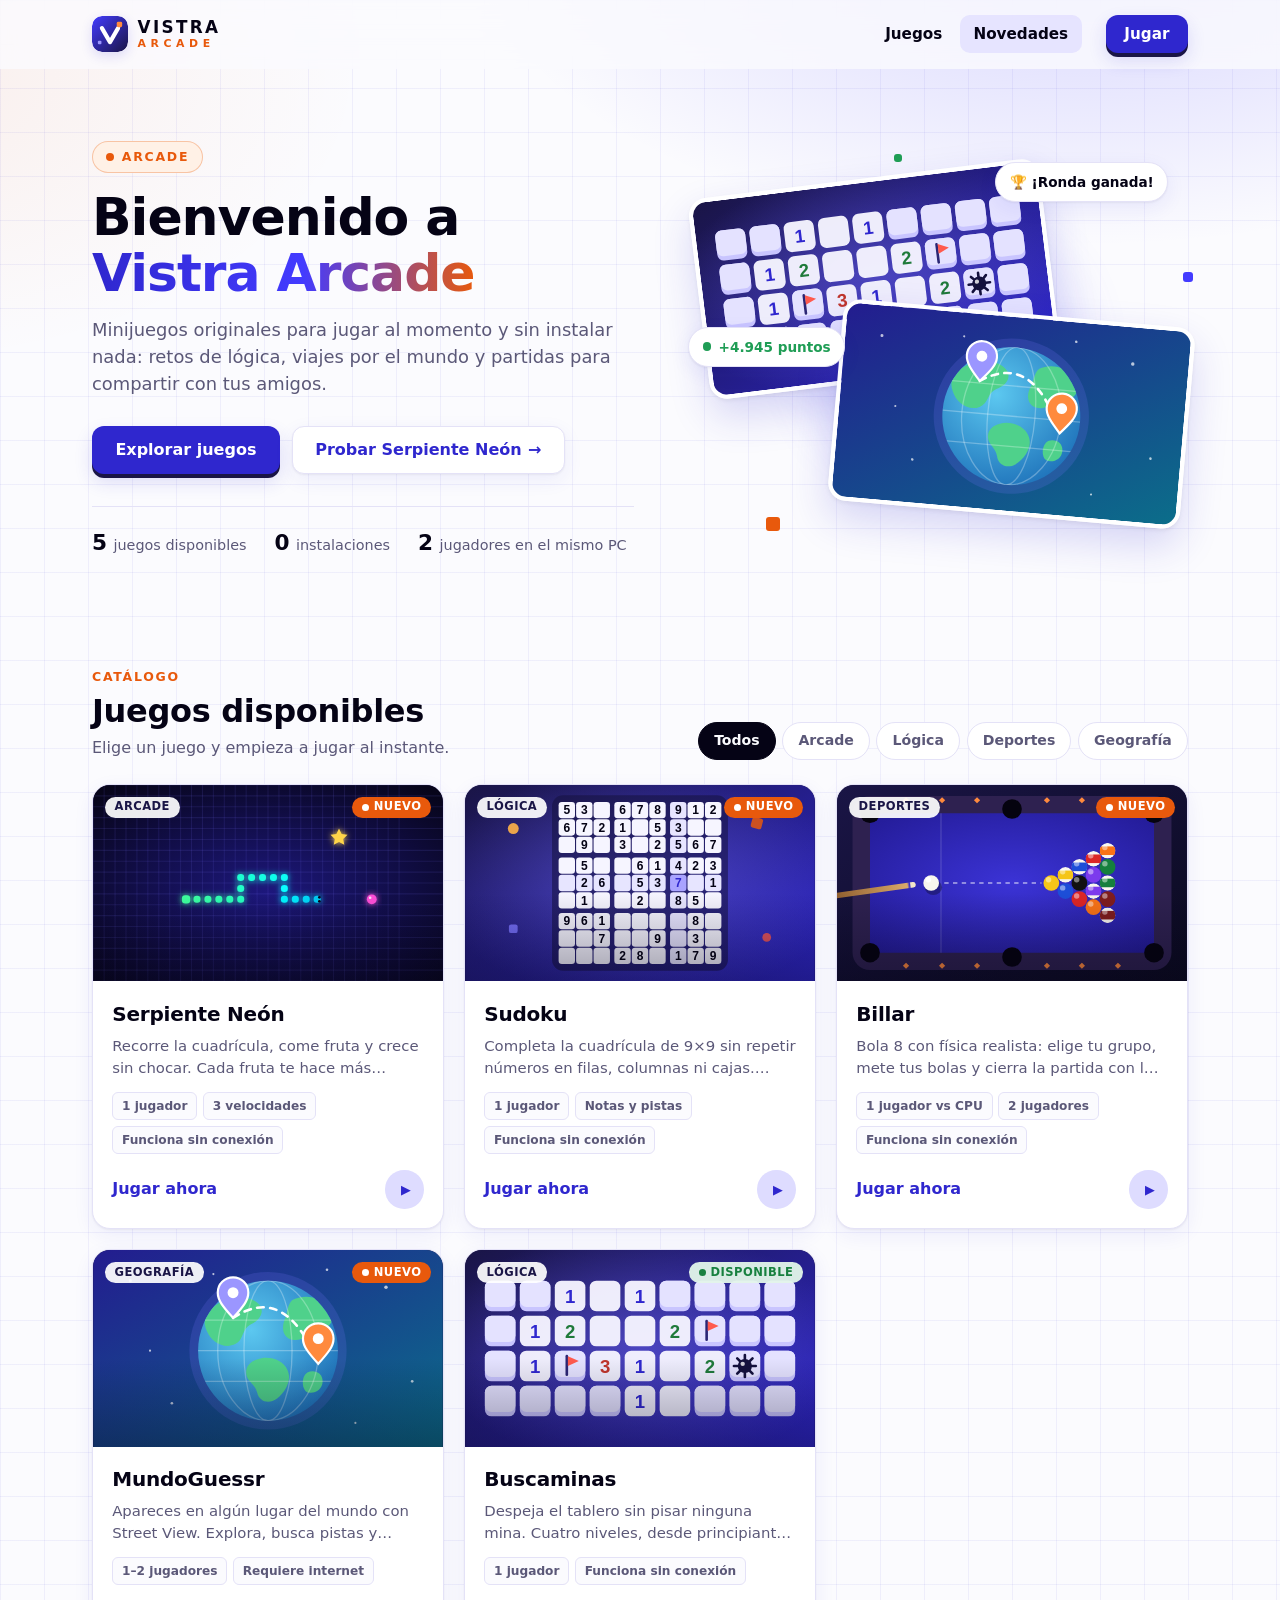
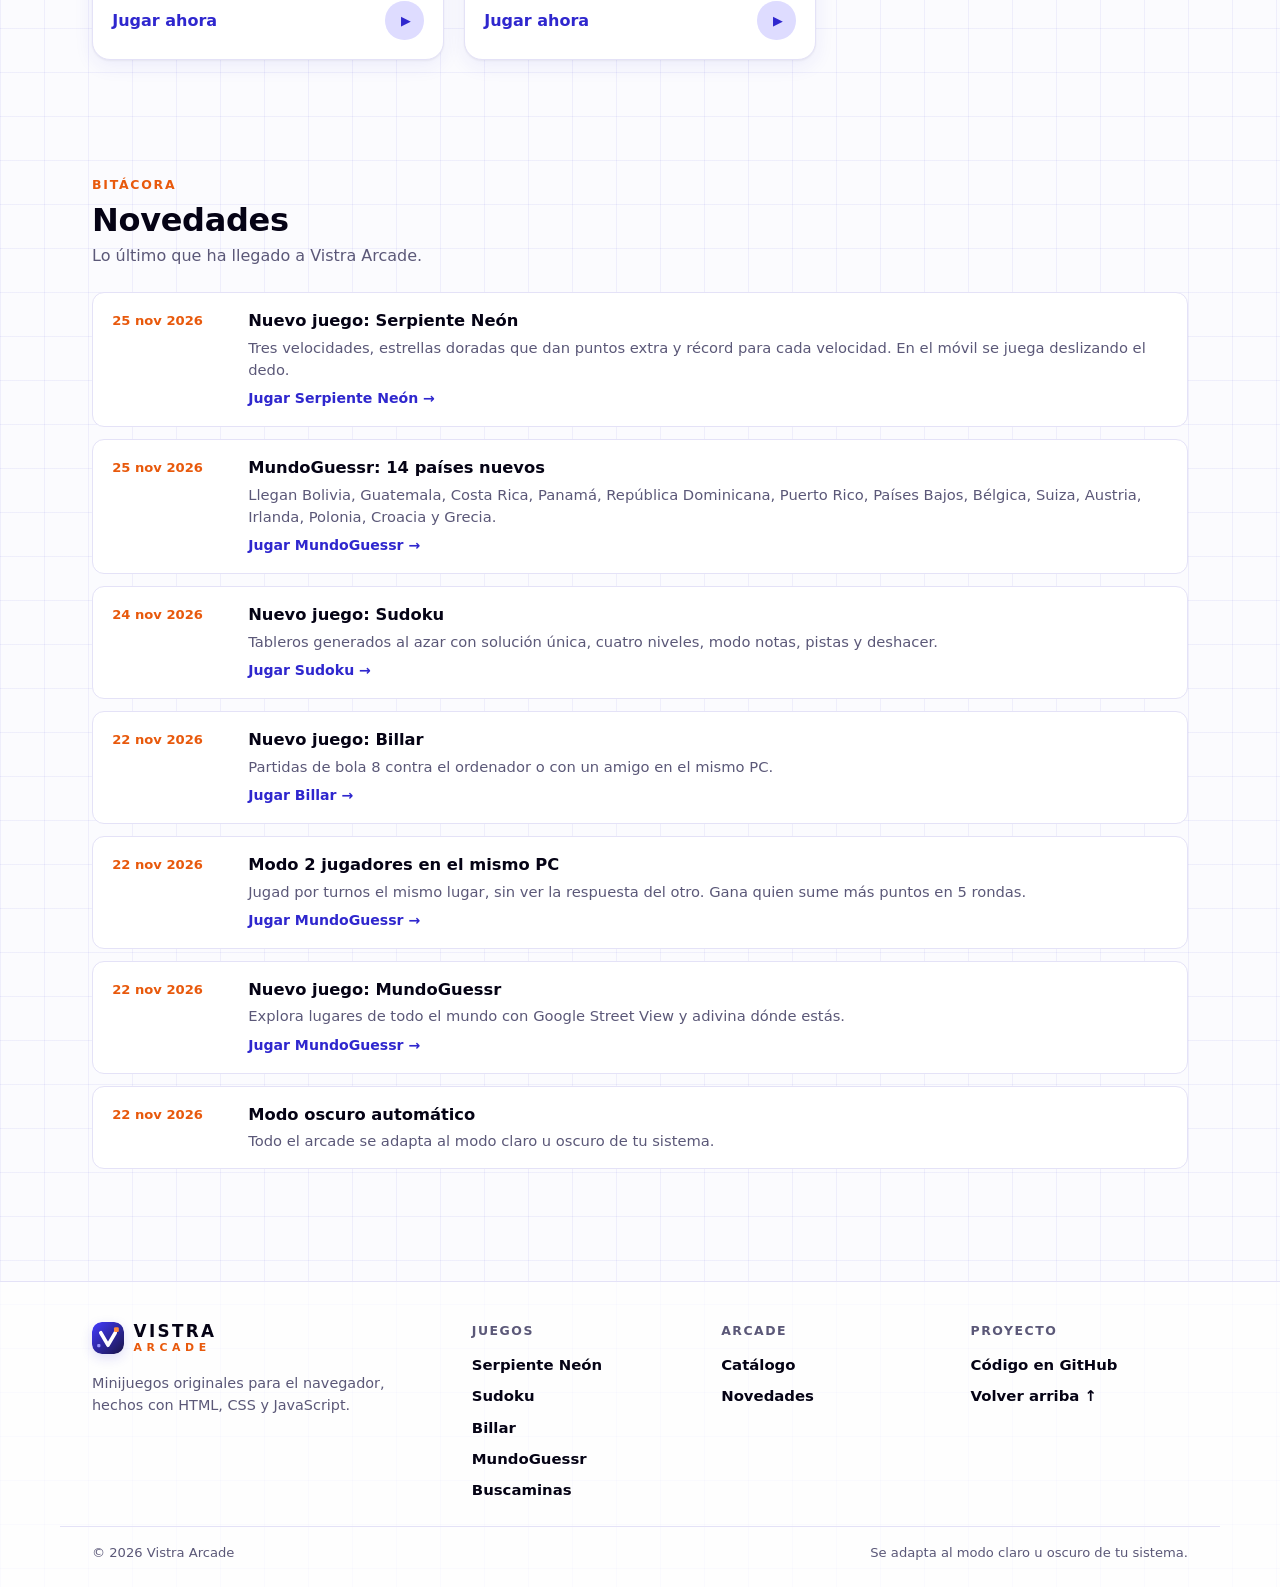
==== index.html @ e00bb443 "Serpiente Neón y modo escondido como página aparte (Esc o toque largo en el logo) Co-Authored-By: Cl" ====
<!DOCTYPE html>
<html lang="es">
<head>
  <meta charset="UTF-8">
  <meta name="viewport" content="width=device-width, initial-scale=1.0">
  <meta name="color-scheme" content="light dark">
  <meta name="description" content="Vistra Arcade: minijuegos originales para jugar en el navegador, sin instalar nada.">
  <title>Vistra Arcade · Minijuegos en tu navegador</title>
  <link rel="icon" href="img/logo.svg" type="image/svg+xml">
  <link rel="stylesheet" href="css/style.css">
  <link rel="stylesheet" href="css/home.css">
</head>
<body class="home arcade-bg" id="top">
  <a class="skip-link" href="#juegos">Saltar al catálogo</a>

  <!-- 1. Navegación principal -->
  <header class="site-nav">
    <div class="container nav-inner">
      <a class="brand" id="nav-brand" href="index.html" aria-label="Vistra Arcade, inicio">
        <img class="brand-logo" src="img/logo.svg" alt="" width="36" height="36">
        <span class="brand-text"><strong>VISTRA</strong><span>ARCADE</span></span>
      </a>
      <nav aria-label="Principal">
        <ul class="nav-links">
          <li><a href="#juegos">Juegos</a></li>
          <li><a href="#novedades">Novedades</a></li>
        </ul>
      </nav>
      <a class="btn btn-primary nav-cta" href="#juegos">Jugar</a>
    </div>
  </header>

  <main>
    <!-- 2. Bienvenida -->
    <section class="hero container" aria-labelledby="hero-title">
      <div class="hero-copy reveal">
        <p class="eyebrow"><span class="pulse" aria-hidden="true"></span> Arcade</p>
        <h1 id="hero-title">Bienvenido a <span>Vistra Arcade</span></h1>
        <p class="lead">
          Minijuegos originales para jugar al momento y sin instalar nada: retos de lógica,
          viajes por el mundo y partidas para compartir con tus amigos.
        </p>
        <div class="hero-actions">
          <a class="btn btn-primary btn-lg" href="#juegos">Explorar juegos</a>
          <a id="hero-featured" class="btn btn-ghost btn-lg" href="games/mundoguessr/index.html">Probar MundoGuessr <span aria-hidden="true">→</span></a>
        </div>
        <ul class="hero-stats">
          <li><strong id="stat-games">2</strong><span>juegos disponibles</span></li>
          <li><strong>0</strong><span>instalaciones</span></li>
          <li><strong>2</strong><span>jugadores en el mismo PC</span></li>
        </ul>
      </div>

      <div class="hero-visual reveal" aria-hidden="true">
        <div class="hv-glow"></div>
        <div class="hv-card hv-back"><img src="img/juegos/buscaminas.svg" alt="" width="320" height="180"></div>
        <div class="hv-card hv-front"><img src="img/juegos/mundoguessr.svg" alt="" width="320" height="180"></div>
        <div class="hv-chip hv-score"><span class="hv-dot"></span>+4.945 puntos</div>
        <div class="hv-chip hv-win">🏆 ¡Ronda ganada!</div>
        <span class="hv-pixel p1"></span><span class="hv-pixel p2"></span><span class="hv-pixel p3"></span>
      </div>
    </section>

    <!-- 3. Catálogo -->
    <section id="juegos" class="section container" aria-labelledby="juegos-title">
      <div class="section-head reveal">
        <div>
          <p class="eyebrow">Catálogo</p>
          <h2 id="juegos-title">Juegos disponibles</h2>
          <p class="section-lead">Elige un juego y empieza a jugar al instante.</p>
        </div>
        <div id="filters" class="filters" role="group" aria-label="Filtrar por categoría"></div>
      </div>
      <div id="game-grid" class="game-grid">
        <noscript>
          <p class="noscript">
            Activa JavaScript para ver el catálogo completo. Mientras tanto:
            <a href="games/mundoguessr/index.html">MundoGuessr</a> ·
            <a href="games/buscaminas/index.html">Buscaminas</a> ·
            <a href="games/sudoku/index.html">Sudoku</a> ·
            <a href="games/serpiente/index.html">Serpiente Neón</a>
          </p>
        </noscript>
      </div>
    </section>

    <!-- 4. Novedades -->
    <section id="novedades" class="section container" aria-labelledby="novedades-title">
      <div class="section-head reveal">
        <div>
          <p class="eyebrow">Bitácora</p>
          <h2 id="novedades-title">Novedades</h2>
          <p class="section-lead">Lo último que ha llegado a Vistra Arcade.</p>
        </div>
      </div>
      <ol id="news-list" class="news-list"></ol>
    </section>
  </main>

  <!-- 5. Pie de página -->
  <footer class="site-footer">
    <div class="container footer-grid">
      <div class="footer-brand">
        <a class="brand" href="index.html" aria-label="Vistra Arcade, inicio">
          <img class="brand-logo" src="img/logo.svg" alt="" width="32" height="32">
          <span class="brand-text"><strong>VISTRA</strong><span>ARCADE</span></span>
        </a>
        <p>Minijuegos originales para el navegador, hechos con HTML, CSS y JavaScript.</p>
      </div>
      <nav class="footer-col" aria-label="Juegos">
        <h2>Juegos</h2>
        <ul id="footer-games"></ul>
      </nav>
      <nav class="footer-col" aria-label="Arcade">
        <h2>Arcade</h2>
        <ul>
          <li><a href="#juegos">Catálogo</a></li>
          <li><a href="#novedades">Novedades</a></li>
        </ul>
      </nav>
      <nav class="footer-col" aria-label="Proyecto">
        <h2>Proyecto</h2>
        <ul>
          <li><a href="https://github.com/maivichelsea/vistra-arcade" target="_blank" rel="noopener">Código en GitHub</a></li>
          <li><a href="#top" id="back-to-top">Volver arriba ↑</a></li>
        </ul>
      </nav>
    </div>
    <div class="container footer-bottom">
      <span>© <span id="year">2026</span> Vistra Arcade</span>
      <span>Se adapta al modo claro u oscuro de tu sistema.</span>
    </div>
  </footer>

  <script src="js/catalogo.js"></script>
  <script src="js/home.js"></script>
</body>
</html>
---- css/style.css ----
/*
  Estilos compartidos por la portada y los juegos.
  Paleta: realtimecolors.com/?colors=050315-fbfbfe-2f27ce-dedcff-433bff
  El modo claro u oscuro sigue la preferencia del sistema (prefers-color-scheme).
*/
:root {
  color-scheme: light dark;

  /* Paleta base (modo claro) */
  --text: #050315;
  --background: #fbfbfe;
  --primary: #2f27ce;
  --secondary: #dedcff;
  --accent: #433bff;

  /* Tokens derivados */
  --primary-text: #2f27ce;     /* primario usado como color de texto */
  --accent-text: #433bff;
  --on-primary: #ffffff;
  --panel: #ffffff;
  --border: #e4e2f7;
  --muted: #5b5878;
  --danger: #c0362c;
  --shadow: rgba(47, 39, 206, .15);
}

@media (prefers-color-scheme: dark) {
  :root {
    /* Paleta base (modo oscuro de la misma paleta) */
    --text: #ebe9fc;
    --background: #010104;
    --primary: #3a31d8;
    --secondary: #020024;
    --accent: #0600c2;

    /* En fondo oscuro, los textos en color usan tonos más claros para que se lean bien. */
    --primary-text: #9b96ff;
    --accent-text: #7b74ff;
    --on-primary: #ffffff;
    --panel: #0b0a1f;
    --border: #25224d;
    --muted: #a6a3c8;
    --danger: #ff7b72;
    --shadow: rgba(0, 0, 0, .5);
  }
}

* { box-sizing: border-box; margin: 0; padding: 0; }

body {
  background: var(--background);
  color: var(--text);
  /* Fuentes del sistema: no depende de internet. Usa Inter si está instalada. */
  font-family: "Inter", "Segoe UI Variable Text", "Segoe UI", system-ui, -apple-system, Roboto, "Helvetica Neue", sans-serif;
  min-height: 100vh;
  display: flex;
  flex-direction: column;
}

code { color: var(--primary-text); font-weight: 600; }


/* =========================================================
   Identidad arcade compartida (portada y juegos)
   ========================================================= */
:root {
  --arcade: #e8590c;          /* acento de "botón de recreativa" */
  --arcade-soft: #fff1e6;
  --success: #1f9d55;
  --success-soft: #e3f6ea;
  --radius: 18px;
  --radius-sm: 12px;
  --container: 1160px;
  --btn-depth: #1a1546;       /* sombra sólida bajo los botones principales */
  --grid-line: rgba(47, 39, 206, .06);
  --glow: rgba(67, 59, 255, .22);
  --card-shadow: 0 1px 2px rgba(5, 3, 21, .05), 0 6px 20px rgba(47, 39, 206, .07);
  --card-shadow-hover: 0 2px 4px rgba(5, 3, 21, .06), 0 18px 40px rgba(47, 39, 206, .18);
  --ease: cubic-bezier(.2, .8, .2, 1);
}

@media (prefers-color-scheme: dark) {
  :root {
    --arcade: #ffa94d;
    --arcade-soft: rgba(255, 169, 77, .12);
    --success: #4fd18b;
    --success-soft: rgba(79, 209, 139, .12);
    --btn-depth: #000000;
    --grid-line: rgba(155, 150, 255, .05);
    --glow: rgba(58, 49, 216, .35);
    --card-shadow: 0 1px 2px rgba(0, 0, 0, .4), 0 8px 24px rgba(0, 0, 0, .35);
    --card-shadow-hover: 0 2px 6px rgba(0, 0, 0, .5), 0 20px 44px rgba(58, 49, 216, .28);
  }
}

/* Fondo con cuadrícula y brillos */
.arcade-bg {
  background:
    radial-gradient(900px 480px at 85% -10%, var(--glow), transparent 70%),
    radial-gradient(700px 420px at -10% 8%, rgba(232, 89, 12, .08), transparent 70%),
    linear-gradient(var(--grid-line) 1px, transparent 1px) 0 0 / 44px 44px,
    linear-gradient(90deg, var(--grid-line) 1px, transparent 1px) 0 0 / 44px 44px,
    var(--background);
  background-attachment: fixed, fixed, scroll, scroll, scroll;
}

.container {
  width: 100%;
  max-width: var(--container);
  margin: 0 auto;
  padding-inline: clamp(1rem, 4vw, 2rem);
}

:focus-visible { outline: 3px solid var(--accent-text); outline-offset: 3px; border-radius: 8px; }

.skip-link {
  position: absolute;
  left: 1rem;
  top: -3rem;
  z-index: 100;
  padding: .5rem 1rem;
  border-radius: 8px;
  background: var(--primary);
  color: var(--on-primary);
  font-weight: 700;
  text-decoration: none;
  transition: top .2s;
}
.skip-link:focus { top: .75rem; }

/* ---------- Botones ---------- */
/* .btn es el botón principal; .btn-ghost (o .btn.ghost) el secundario. */
.btn {
  display: inline-flex;
  align-items: center;
  justify-content: center;
  gap: .4rem;
  font: inherit;
  font-weight: 700;
  font-size: .95rem;
  line-height: 1.1;
  padding: .7rem 1.15rem;
  border-radius: 12px;
  border: 1px solid transparent;
  background: var(--primary);
  color: var(--on-primary);
  box-shadow: 0 4px 0 var(--btn-depth), 0 8px 18px var(--shadow);
  text-decoration: none;
  text-align: center;
  cursor: pointer;
  transition: transform .2s var(--ease), box-shadow .2s var(--ease), background-color .2s, border-color .2s, color .2s;
}
.btn:hover:not(:disabled) { background: var(--accent); transform: translateY(-2px); box-shadow: 0 6px 0 var(--btn-depth), 0 12px 24px var(--shadow); }
.btn:active:not(:disabled) { transform: translateY(2px); box-shadow: 0 2px 0 var(--btn-depth), 0 4px 10px var(--shadow); }
.btn:disabled { opacity: .5; cursor: not-allowed; box-shadow: none; }
.btn-primary { color: var(--on-primary); }
.btn-ghost, .btn.ghost {
  background: var(--panel);
  color: var(--primary-text);
  border-color: var(--border);
  box-shadow: var(--card-shadow);
}
.btn-ghost:hover:not(:disabled), .btn.ghost:hover:not(:disabled) {
  background: var(--panel);
  border-color: var(--accent-text);
  box-shadow: var(--card-shadow-hover);
}
.btn-ghost:active:not(:disabled), .btn.ghost:active:not(:disabled) { box-shadow: var(--card-shadow); }
.btn-lg, .btn.big { padding: .9rem 1.4rem; font-size: 1rem; }
.btn-sm { padding: .5rem .85rem; font-size: .88rem; border-radius: 10px; }

/* ---------- Barra de navegación ---------- */
.site-nav {
  position: sticky;
  top: 0;
  z-index: 50;
  background: color-mix(in srgb, var(--background) 82%, transparent);
  backdrop-filter: saturate(160%) blur(12px);
  -webkit-backdrop-filter: saturate(160%) blur(12px);
  border-bottom: 1px solid transparent;
  transition: border-color .2s, box-shadow .2s;
}
.site-nav.scrolled { border-bottom-color: var(--border); box-shadow: 0 6px 20px rgba(5, 3, 21, .06); }
.nav-inner { display: flex; align-items: center; gap: 1.5rem; height: 68px; }

.brand { display: inline-flex; align-items: center; gap: .6rem; color: inherit; text-decoration: none; }
.brand-logo { display: block; border-radius: 10px; box-shadow: 0 4px 12px var(--shadow); }
.brand-text { display: flex; flex-direction: column; line-height: 1; }
.brand-text strong { font-size: 1.05rem; font-weight: 900; letter-spacing: .14em; color: var(--text); }
.brand-text span { font-size: .68rem; font-weight: 800; letter-spacing: .42em; color: var(--arcade); margin-top: .2rem; }

.site-nav nav { margin-left: auto; }
.nav-links { display: flex; gap: .25rem; list-style: none; }
.nav-links a {
  display: block;
  padding: .5rem .85rem;
  border-radius: 10px;
  font-weight: 600;
  font-size: .95rem;
  color: var(--muted);
  text-decoration: none;
  transition: color .2s, background-color .2s;
}
.nav-links a:hover { color: var(--text); background: var(--secondary); }
.nav-links a.active { color: var(--primary-text); background: color-mix(in srgb, var(--secondary) 70%, transparent); }

/* Barra de los juegos: logo del arcade · nombre del juego · acciones */
.game-nav { border-bottom-color: var(--border); }
.nav-sep { width: 1px; height: 32px; background: var(--border); flex: none; }
.game-title { display: flex; flex-direction: column; min-width: 0; }
.game-title .eyebrow { font-size: .68rem; }
.game-title h1 {
  font-size: 1.25rem;
  font-weight: 900;
  letter-spacing: -.01em;
  line-height: 1.15;
  color: var(--text);
  white-space: nowrap;
  overflow: hidden;
  text-overflow: ellipsis;
}
.nav-actions { display: flex; align-items: center; gap: .75rem; margin-left: auto; }
.kbd-hint { color: var(--muted); font-size: .85rem; white-space: nowrap; }
kbd {
  display: inline-block;
  min-width: 1.6em;
  padding: .1rem .4rem;
  border-radius: 6px;
  border: 1px solid var(--border);
  border-bottom-width: 3px;
  background: var(--panel);
  color: var(--text);
  font-family: inherit;
  font-weight: 700;
  font-size: .78rem;
  line-height: 1.3;
  text-align: center;
}

/* ---------- Etiquetas, chips y paneles ---------- */
.eyebrow {
  display: inline-flex;
  align-items: center;
  gap: .5rem;
  font-size: .78rem;
  font-weight: 800;
  letter-spacing: .14em;
  text-transform: uppercase;
  color: var(--arcade);
}

/* Botón de opción tipo "píldora" (filtros, niveles, opciones). */
.chip {
  display: inline-flex;
  align-items: center;
  gap: .4rem;
  font: inherit;
  font-size: .88rem;
  font-weight: 700;
  padding: .45rem .95rem;
  border-radius: 999px;
  border: 1px solid var(--border);
  background: var(--panel);
  color: var(--muted);
  cursor: pointer;
  transition: background-color .2s, color .2s, border-color .2s, transform .2s var(--ease);
}
.chip:hover { border-color: var(--accent-text); color: var(--text); }
.chip:active { transform: scale(.97); }
.chip[aria-pressed="true"], .chip.active { background: var(--text); border-color: var(--text); color: var(--background); }

/* Grupo de opciones con radio buttons dentro de .chip */
.chip-group { display: flex; flex-wrap: wrap; gap: .4rem; }
.chip-group input { position: absolute; opacity: 0; pointer-events: none; }
.chip-group input:checked + .chip { background: var(--text); border-color: var(--text); color: var(--background); }
.chip-group input:focus-visible + .chip { outline: 3px solid var(--accent-text); outline-offset: 2px; }

.panel {
  background: var(--panel);
  border: 1px solid var(--border);
  border-radius: var(--radius);
  box-shadow: var(--card-shadow);
  padding: 1.25rem;
}

.input {
  font: inherit;
  color: var(--text);
  background: var(--background);
  border: 1px solid var(--border);
  border-radius: 10px;
  padding: .55rem .7rem;
  transition: border-color .2s, box-shadow .2s;
}
.input:focus { outline: none; border-color: var(--accent-text); box-shadow: 0 0 0 3px color-mix(in srgb, var(--accent-text) 25%, transparent); }

/* Bloque desplegable "Cómo jugar" */
.help { margin-top: 1rem; border-top: 1px solid var(--border); padding-top: .85rem; color: var(--muted); font-size: .9rem; }
.help summary {
  display: flex;
  align-items: center;
  gap: .5rem;
  cursor: pointer;
  font-weight: 700;
  color: var(--primary-text);
  list-style: none;
}
.help summary::-webkit-details-marker { display: none; }
.help summary::before {
  content: "+";
  display: grid;
  place-items: center;
  width: 1.4rem;
  height: 1.4rem;
  border-radius: 6px;
  background: var(--secondary);
  color: var(--primary-text);
  font-weight: 900;
  transition: transform .2s var(--ease);
}
.help[open] summary::before { content: "–"; }
.help ul { margin: .6rem 0 0 1.2rem; display: grid; gap: .3rem; }
.help strong { color: var(--text); }

@media (max-width: 640px) {
  .nav-inner { gap: .75rem; }
  .game-nav .brand-text, .game-nav .nav-sep, .kbd-hint { display: none; }
}

@media (prefers-reduced-motion: reduce) {
  *, *::before, *::after { animation: none !important; transition: none !important; }
}
---- css/home.css ----
/* =========================================================
   Portada de Vistra Arcade
   Colores, botones, barra de navegación y chips vienen de css/style.css.
   ========================================================= */
.home { display: block; line-height: 1.5; }
.home a:not(.btn):not(.skip-link) { color: inherit; }
.nav-cta { padding: .6rem 1.1rem; }

/* ---------- 2. Bienvenida ---------- */
.hero {
  display: grid;
  grid-template-columns: minmax(0, 1.05fr) minmax(0, .95fr);
  align-items: center;
  gap: clamp(2rem, 5vw, 4rem);
  padding-block: clamp(2.5rem, 6vw, 4.5rem) clamp(2rem, 4vw, 3rem);
}

.hero .eyebrow {
  padding: .35rem .8rem;
  border-radius: 999px;
  background: var(--arcade-soft);
  border: 1px solid color-mix(in srgb, var(--arcade) 30%, transparent);
}
.pulse {
  width: .5rem;
  height: .5rem;
  border-radius: 50%;
  background: var(--arcade);
  box-shadow: 0 0 0 0 color-mix(in srgb, var(--arcade) 60%, transparent);
  animation: pulse 2s infinite;
}
@keyframes pulse {
  70% { box-shadow: 0 0 0 .5rem transparent; }
  100% { box-shadow: 0 0 0 0 transparent; }
}

.hero h1 {
  margin-top: 1rem;
  font-size: clamp(2rem, 4.4vw, 3.25rem);
  line-height: 1.08;
  font-weight: 900;
  letter-spacing: -.02em;
  color: var(--text);
}
.hero h1 span {
  background: linear-gradient(90deg, var(--primary-text), var(--accent-text) 55%, var(--arcade));
  -webkit-background-clip: text;
  background-clip: text;
  color: transparent;
}
.lead { margin-top: 1rem; max-width: 34rem; font-size: clamp(1rem, 1.4vw, 1.12rem); color: var(--muted); }

.hero-actions { display: flex; flex-wrap: wrap; gap: .75rem; margin-top: 1.75rem; }

.hero-stats {
  display: flex;
  flex-wrap: wrap;
  gap: .5rem 1.75rem;
  margin-top: 2rem;
  padding-top: 1.25rem;
  border-top: 1px solid var(--border);
  list-style: none;
}
.hero-stats li { display: flex; align-items: baseline; gap: .4rem; color: var(--muted); font-size: .9rem; }
.hero-stats strong { font-size: 1.35rem; font-weight: 900; color: var(--text); font-variant-numeric: tabular-nums; }

/* Composición decorativa */
.hero-visual { position: relative; aspect-ratio: 5 / 4; max-width: 520px; width: 100%; justify-self: center; }
.hv-glow {
  position: absolute;
  inset: 12% 8%;
  border-radius: 50%;
  background: radial-gradient(circle, var(--glow), transparent 70%);
  filter: blur(10px);
}
.hv-card {
  position: absolute;
  width: 72%;
  border-radius: var(--radius);
  overflow: hidden;
  border: 4px solid var(--panel);
  box-shadow: var(--card-shadow-hover);
}
.hv-card img { display: block; width: 100%; height: auto; }
.hv-back { top: 6%; left: 0; transform: rotate(-7deg); animation: float 7s ease-in-out infinite; }
.hv-front { bottom: 8%; right: 0; transform: rotate(5deg); animation: float 6s ease-in-out -2s infinite; }
@keyframes float {
  50% { translate: 0 -10px; }
}
.hv-chip {
  position: absolute;
  display: inline-flex;
  align-items: center;
  gap: .45rem;
  padding: .55rem .85rem;
  border-radius: 999px;
  background: var(--panel);
  border: 1px solid var(--border);
  box-shadow: var(--card-shadow);
  font-weight: 800;
  font-size: .85rem;
  white-space: nowrap;
  animation: float 5s ease-in-out -1s infinite;
}
.hv-score { top: 44%; left: -2%; color: var(--success); }
.hv-dot { width: .55rem; height: .55rem; border-radius: 50%; background: var(--success); }
.hv-win { top: 2%; right: 4%; color: var(--text); animation-delay: -3s; }
.hv-pixel { position: absolute; border-radius: 3px; animation: float 4s ease-in-out infinite; }
.hv-pixel.p1 { width: 14px; height: 14px; background: var(--arcade); bottom: 4%; left: 14%; }
.hv-pixel.p2 { width: 10px; height: 10px; background: var(--accent-text); top: 30%; right: -1%; animation-delay: -1.5s; }
.hv-pixel.p3 { width: 8px; height: 8px; background: var(--success); top: 0; left: 40%; animation-delay: -2.5s; }

/* ---------- Secciones ---------- */
.section { padding-block: clamp(2rem, 5vw, 3.5rem); scroll-margin-top: 72px; }
.section-head {
  display: flex;
  flex-wrap: wrap;
  align-items: flex-end;
  justify-content: space-between;
  gap: 1rem 2rem;
  margin-bottom: 1.5rem;
}
.section-head h2 {
  margin-top: .35rem;
  font-size: clamp(1.5rem, 2.6vw, 2rem);
  font-weight: 900;
  letter-spacing: -.01em;
  line-height: 1.15;
}
.section-lead { margin-top: .35rem; color: var(--muted); }

/* Filtros */
.filters { display: flex; flex-wrap: wrap; gap: .4rem; }
.filters[hidden] { display: none; }

/* ---------- 3. Tarjetas de juego ---------- */
.game-grid {
  display: grid;
  grid-template-columns: repeat(auto-fill, minmax(min(100%, 300px), 1fr));
  gap: 1.25rem;
}
.game-card {
  display: flex;
  flex-direction: column;
  background: var(--panel);
  border: 1px solid var(--border);
  border-radius: var(--radius);
  overflow: hidden;
  text-decoration: none;
  box-shadow: var(--card-shadow);
  transition: transform .3s var(--ease), box-shadow .3s var(--ease), border-color .3s;
}
.game-card[hidden] { display: none; }
.game-card:hover, .game-card:focus-visible {
  transform: translateY(-6px);
  box-shadow: var(--card-shadow-hover);
  border-color: color-mix(in srgb, var(--accent-text) 55%, var(--border));
}

.game-art { position: relative; aspect-ratio: 16 / 9; overflow: hidden; background: #1a1546; }
.game-art img { display: block; width: 100%; height: 100%; object-fit: cover; transition: transform .6s var(--ease); }
.game-card:hover .game-art img, .game-card:focus-visible .game-art img { transform: scale(1.06); }
.game-art::after {
  content: "";
  position: absolute;
  inset: 0;
  background: linear-gradient(180deg, transparent 55%, rgba(5, 3, 21, .35));
  pointer-events: none;
}

.badge {
  display: inline-flex;
  align-items: center;
  gap: .3rem;
  font-size: .72rem;
  font-weight: 800;
  letter-spacing: .04em;
  text-transform: uppercase;
  padding: .3rem .6rem;
  border-radius: 999px;
  line-height: 1;
  white-space: nowrap;
}
.game-art .badge { position: absolute; top: .75rem; z-index: 1; }
.badge-category {
  left: .75rem;
  background: rgba(255, 255, 255, .92);
  color: #1a1546;
}
.badge-status { right: .75rem; }
.badge-status::before { content: ""; width: .45rem; height: .45rem; border-radius: 50%; background: currentColor; }
.status-disponible { background: var(--success-soft); color: var(--success); }
.status-nuevo { background: var(--arcade); color: #fff; }
.status-beta { background: var(--secondary); color: var(--primary-text); }
.status-escondido { background: #14113d; color: #ffb347; }
.game-art .status-disponible { background: rgba(227, 246, 234, .95); color: #17803f; }

.game-body { display: flex; flex-direction: column; flex: 1; padding: 1.1rem 1.2rem 1.2rem; }
.game-body h3 { font-size: 1.25rem; font-weight: 900; letter-spacing: -.01em; }
.game-body p {
  margin-top: .35rem;
  color: var(--muted);
  font-size: .93rem;
  display: -webkit-box;
  -webkit-line-clamp: 2;
  -webkit-box-orient: vertical;
  overflow: hidden;
}
.tags { display: flex; flex-wrap: wrap; gap: .35rem; margin-top: .8rem; list-style: none; }
.tags li {
  font-size: .76rem;
  font-weight: 600;
  padding: .25rem .55rem;
  border-radius: 6px;
  background: var(--background);
  border: 1px solid var(--border);
  color: var(--muted);
}

.play-cta {
  display: flex;
  align-items: center;
  justify-content: space-between;
  margin-top: auto;
  padding-top: 1rem;
  font-weight: 800;
  color: var(--primary-text);
}
.play-icon {
  display: grid;
  place-items: center;
  width: 2.4rem;
  height: 2.4rem;
  border-radius: 50%;
  background: var(--secondary);
  color: var(--primary-text);
  font-size: .8rem;
  padding-left: .15rem;
  transition: background-color .3s, color .3s, transform .3s var(--ease);
}
.game-card:hover .play-icon, .game-card:focus-visible .play-icon {
  background: var(--arcade);
  color: #fff;
  transform: scale(1.1);
}
.noscript { color: var(--muted); }
.noscript a { color: var(--primary-text); font-weight: 700; }

/* ---------- 4. Novedades ---------- */
.news-list { list-style: none; position: relative; display: grid; gap: .75rem; }
.news-item {
  display: grid;
  grid-template-columns: 7.5rem 1fr;
  gap: 1rem;
  align-items: start;
  padding: 1rem 1.2rem;
  border-radius: var(--radius-sm);
  background: var(--panel);
  border: 1px solid var(--border);
  transition: border-color .2s;
}
.news-item:hover { border-color: color-mix(in srgb, var(--accent-text) 45%, var(--border)); }
.news-date {
  font-size: .82rem;
  font-weight: 800;
  color: var(--arcade);
  font-variant-numeric: tabular-nums;
  padding-top: .15rem;
}
.news-content h3 { font-size: 1.02rem; font-weight: 800; }
.news-content p { margin-top: .2rem; font-size: .92rem; color: var(--muted); }
.news-link {
  display: inline-block;
  margin-top: .45rem;
  font-size: .88rem;
  font-weight: 800;
  color: var(--primary-text) !important;
  text-decoration: none;
}
.news-link:hover { text-decoration: underline; }

/* ---------- 6. Pie de página ---------- */
.site-footer {
  margin-top: clamp(2rem, 5vw, 3.5rem);
  border-top: 1px solid var(--border);
  background: color-mix(in srgb, var(--panel) 70%, transparent);
}
.footer-grid {
  display: grid;
  grid-template-columns: 1.6fr repeat(3, 1fr);
  gap: 2rem;
  padding-block: 2.5rem 1.5rem;
}
.footer-brand p { margin-top: .75rem; max-width: 22rem; color: var(--muted); font-size: .9rem; }
.footer-col h2 {
  font-size: .78rem;
  font-weight: 800;
  letter-spacing: .12em;
  text-transform: uppercase;
  color: var(--muted);
}
.footer-col ul { list-style: none; display: grid; gap: .45rem; margin-top: .75rem; }
.footer-col a { text-decoration: none; font-weight: 600; font-size: .93rem; transition: color .2s; }
.footer-col a:hover { color: var(--primary-text); }
.footer-bottom {
  display: flex;
  flex-wrap: wrap;
  justify-content: space-between;
  gap: .5rem 1rem;
  padding-block: 1rem 1.5rem;
  border-top: 1px solid var(--border);
  font-size: .82rem;
  color: var(--muted);
}

/* ---------- Animación de entrada ---------- */
.reveal { opacity: 0; transform: translateY(16px); }
.reveal.is-visible {
  opacity: 1;
  transform: none;
  transition: opacity .6s var(--ease) var(--delay, 0ms), transform .6s var(--ease) var(--delay, 0ms),
              box-shadow .3s var(--ease), border-color .3s;
}
.game-card.reveal.is-visible:hover, .game-card.reveal.is-visible:focus-visible { transform: translateY(-6px); transition-delay: 0ms; }

/* ---------- Adaptación a pantallas ---------- */
@media (max-width: 960px) {
  .hero { grid-template-columns: 1fr; text-align: left; }
  .hero-visual { max-width: 440px; }
  .footer-grid { grid-template-columns: 1fr 1fr; }
  .footer-brand { grid-column: 1 / -1; }
}

@media (max-width: 720px) {
  .nav-inner { height: auto; flex-wrap: wrap; gap: .25rem 1rem; padding-block: .6rem; }
  .site-nav nav { order: 3; width: 100%; margin-left: 0; overflow-x: auto; }
  .nav-links a { padding: .4rem .7rem; font-size: .9rem; }
  .nav-cta { margin-left: auto; }
  .section { scroll-margin-top: 110px; }
  .hero-visual { display: none; }
  .hero-stats { gap: .5rem 1.25rem; }
  .news-item { grid-template-columns: 1fr; gap: .25rem; }
}

@media (max-width: 420px) {
  .hero-actions .btn { width: 100%; }
  .footer-grid { grid-template-columns: 1fr; }
}

/* Respeta a quien prefiere menos movimiento. */
@media (prefers-reduced-motion: reduce) {
  .home *, .home *::before, .home *::after {
    animation: none !important;
    transition: none !important;
    scroll-behavior: auto !important;
  }
  .reveal { opacity: 1; transform: none; }
}

html:has(.home) { scroll-behavior: smooth; }
@media (prefers-reduced-motion: reduce) { html:has(.home) { scroll-behavior: auto; } }

/* Toque largo en el logo (modo escondido): sin menú del enlace ni selección */
#nav-brand { -webkit-touch-callout: none; user-select: none; -webkit-user-select: none; }
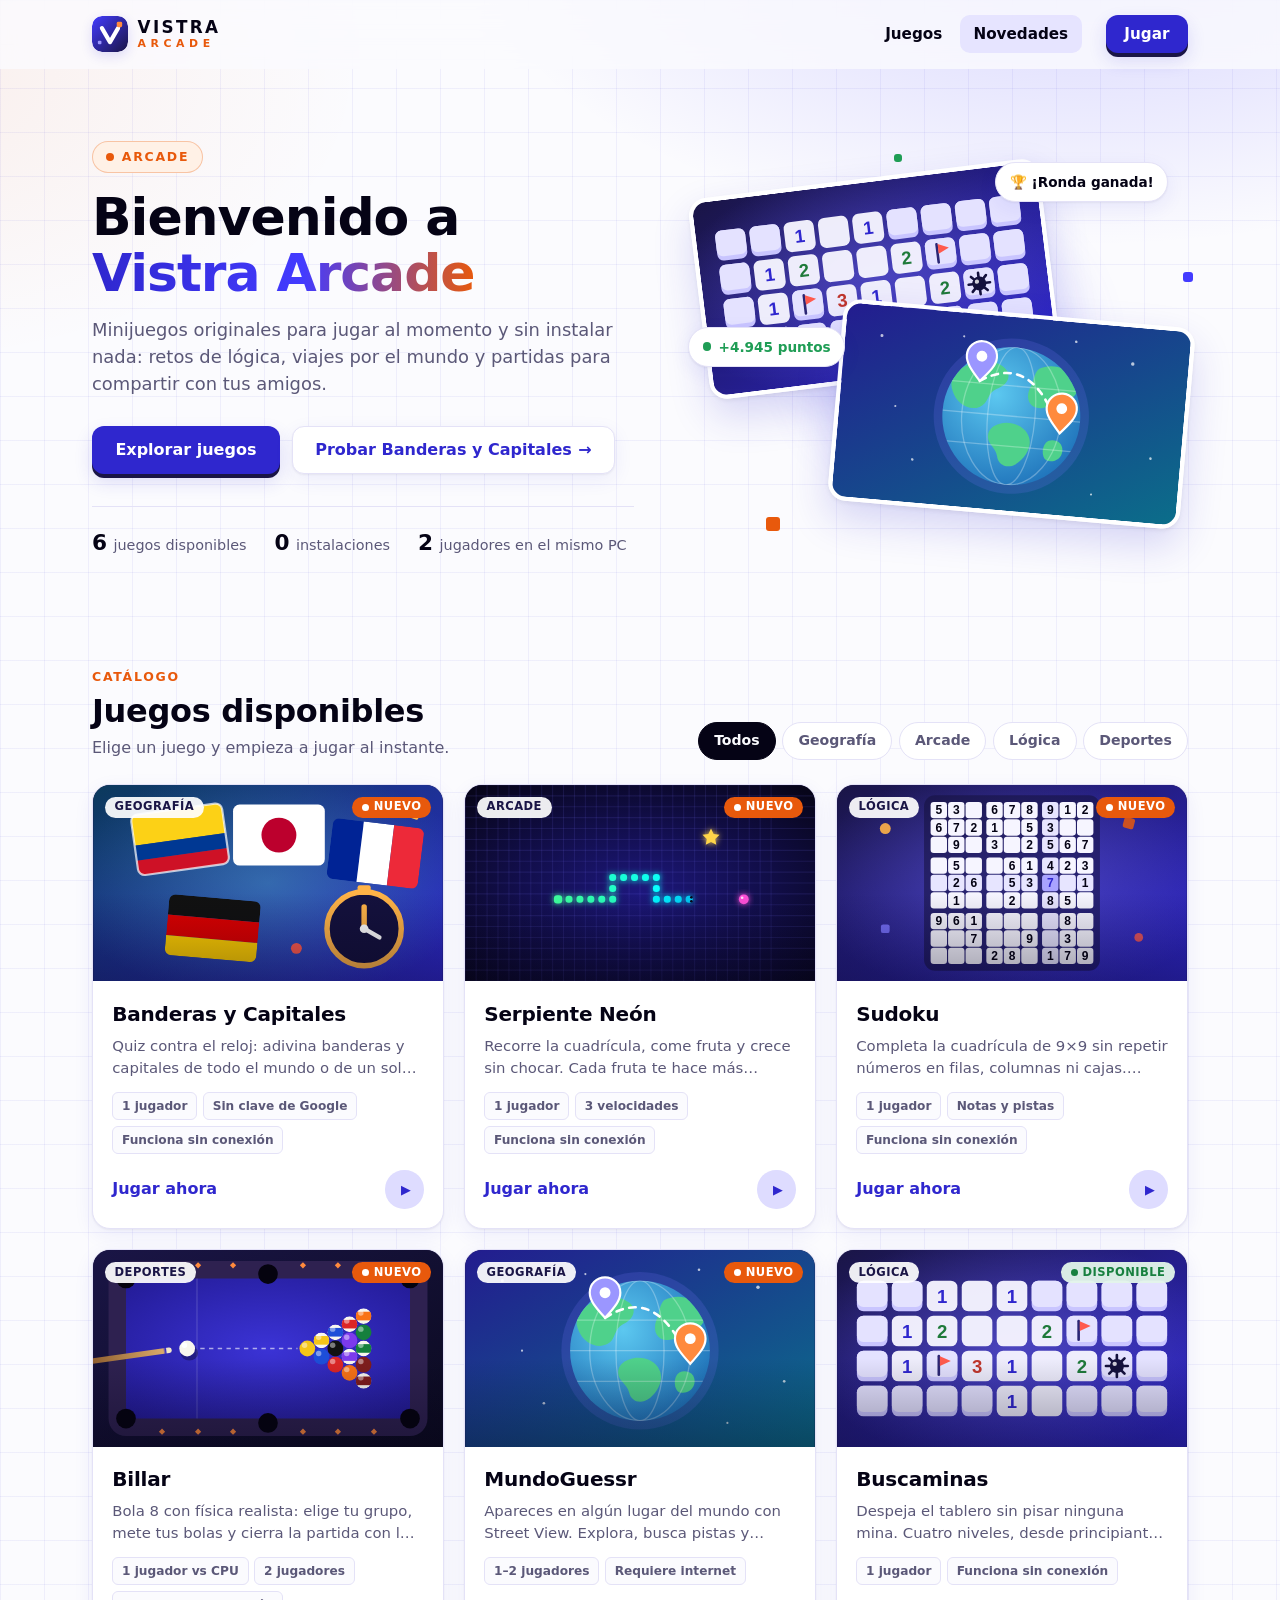
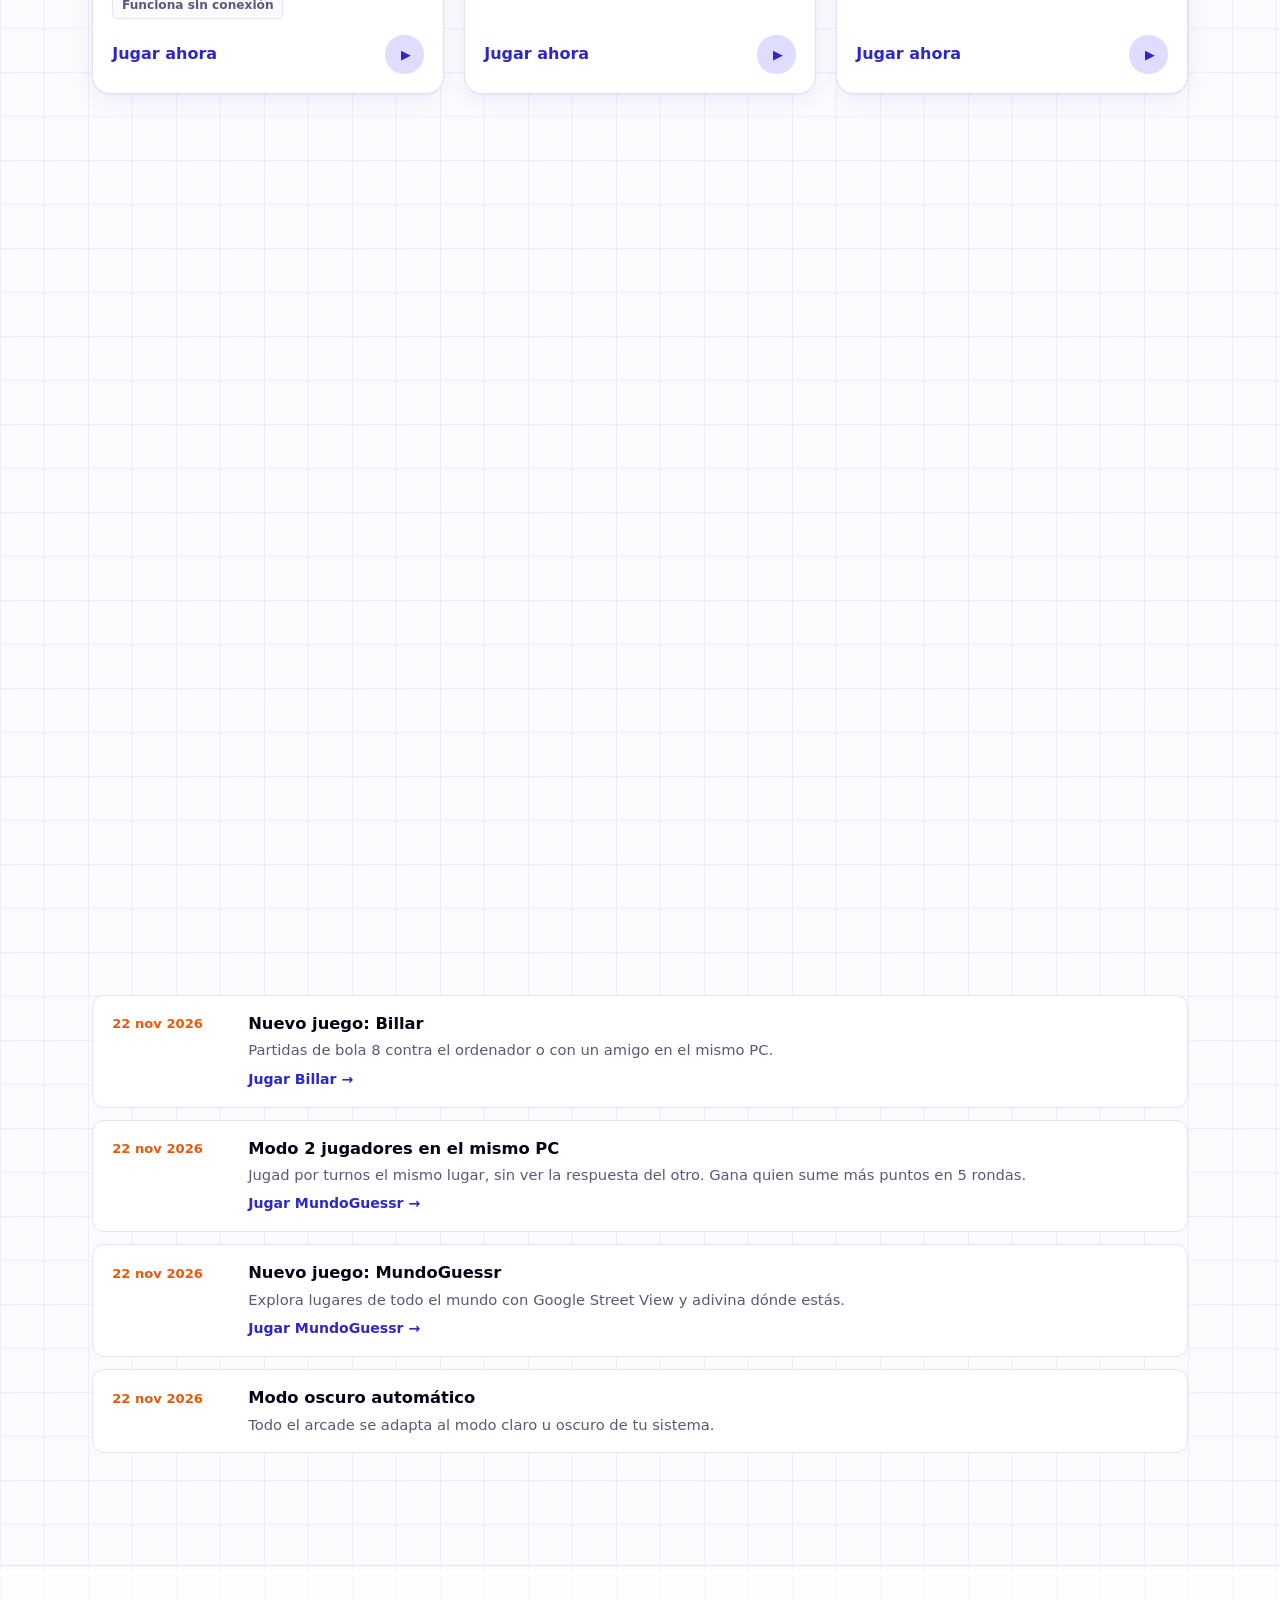
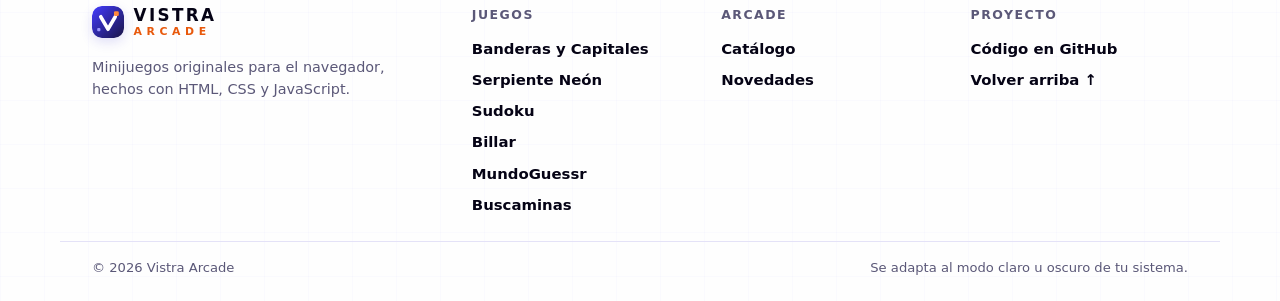
==== commit cafd53b6: "Nuevo juego: Banderas y Capitales Co-Authored-By: Claude Opus 5.5 <noreply@anthropic.com> Claude-Ses" ====
--- a/index.html
+++ b/index.html
@@ -78,7 +78,8 @@
             <a href="games/mundoguessr/index.html">MundoGuessr</a> ·
             <a href="games/buscaminas/index.html">Buscaminas</a> ·
             <a href="games/sudoku/index.html">Sudoku</a> ·
-            <a href="games/serpiente/index.html">Serpiente Neón</a>
+            <a href="games/serpiente/index.html">Serpiente Neón</a> ·
+            <a href="games/banderas/index.html">Banderas y Capitales</a>
           </p>
         </noscript>
       </div>
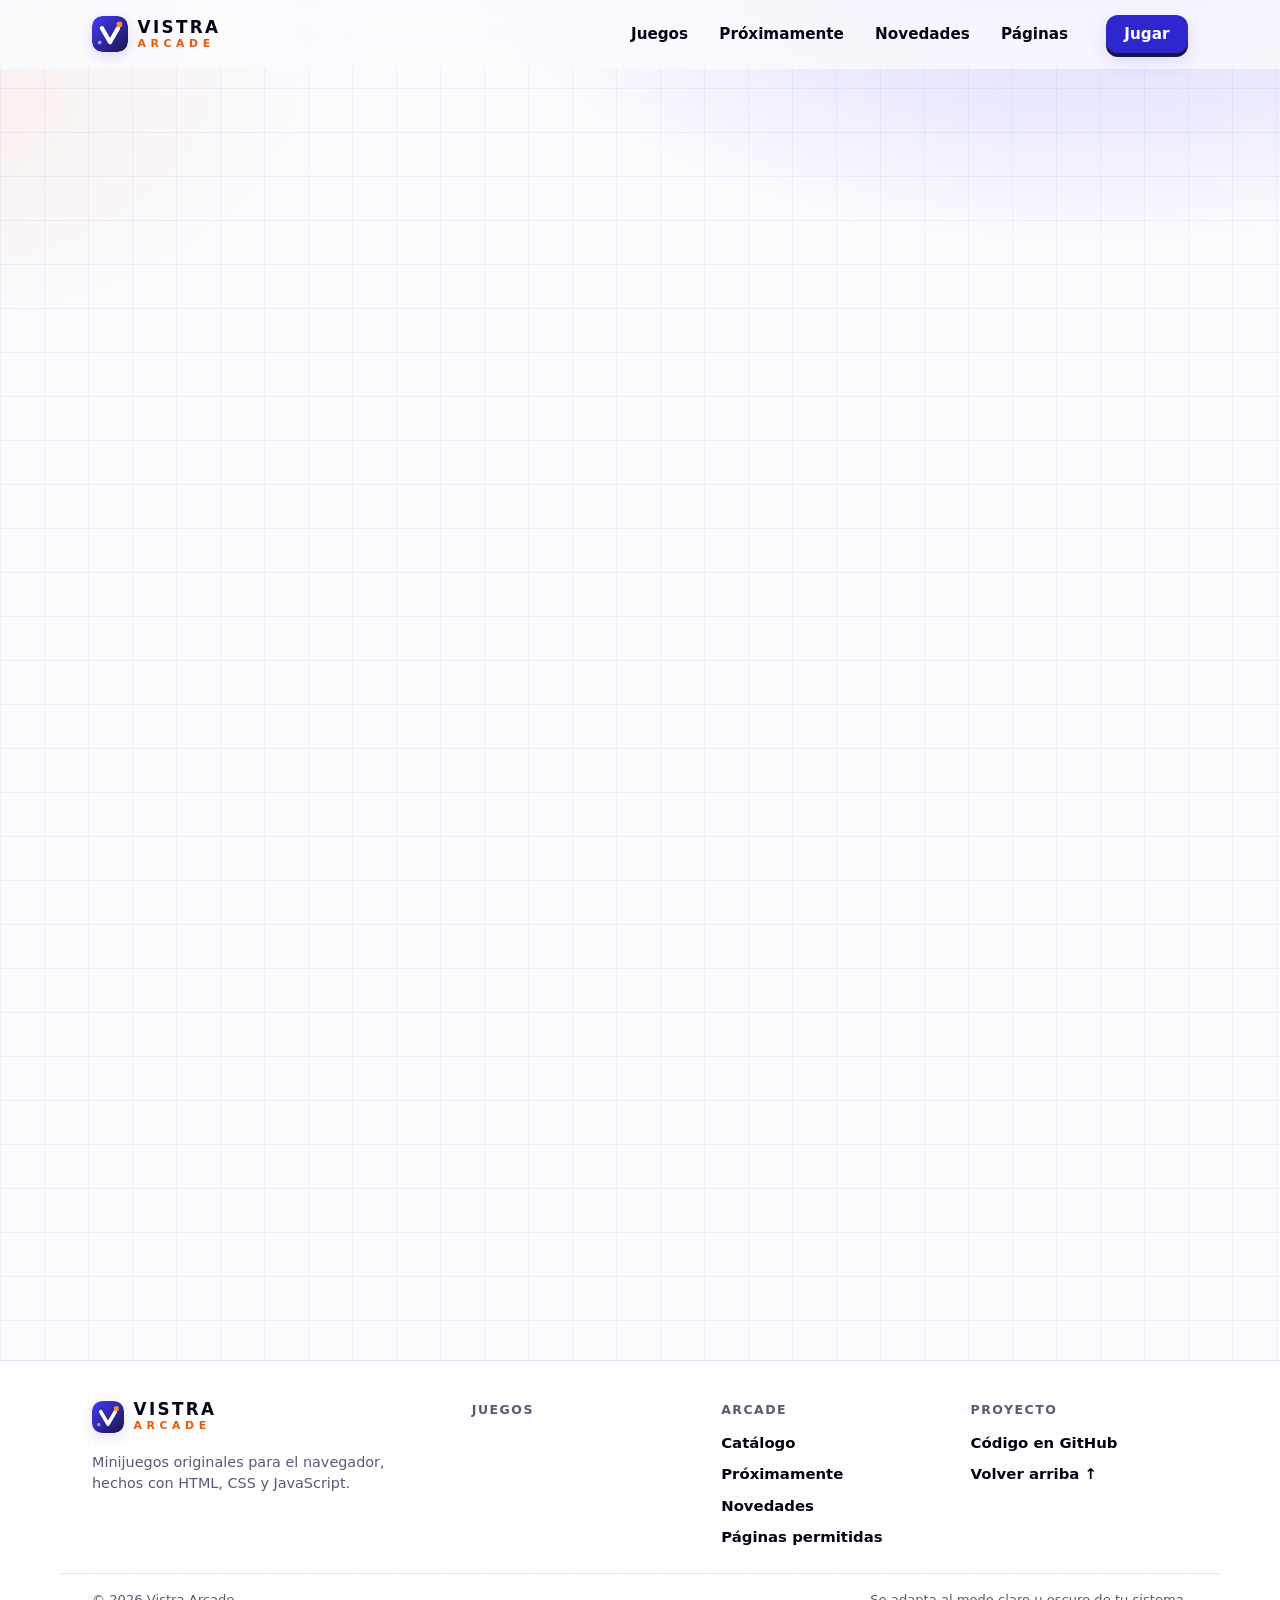
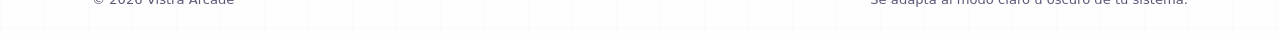
==== commit 05609e9e: "Añadir sección de páginas permitidas en el trabajo Nueva página paginas.html con tarjetas al estilo " ====
--- a/index.html
+++ b/index.html
@@ -16,14 +16,16 @@
   <!-- 1. Navegación principal -->
   <header class="site-nav">
     <div class="container nav-inner">
-      <a class="brand" id="nav-brand" href="index.html" aria-label="Vistra Arcade, inicio">
+      <a class="brand" href="index.html" aria-label="Vistra Arcade, inicio">
         <img class="brand-logo" src="img/logo.svg" alt="" width="36" height="36">
         <span class="brand-text"><strong>VISTRA</strong><span>ARCADE</span></span>
       </a>
       <nav aria-label="Principal">
         <ul class="nav-links">
           <li><a href="#juegos">Juegos</a></li>
+          <li><a href="#proximamente">Próximamente</a></li>
           <li><a href="#novedades">Novedades</a></li>
+          <li><a href="paginas.html">Páginas</a></li>
         </ul>
       </nav>
       <a class="btn btn-primary nav-cta" href="#juegos">Jugar</a>
@@ -76,16 +78,25 @@
           <p class="noscript">
             Activa JavaScript para ver el catálogo completo. Mientras tanto:
             <a href="games/mundoguessr/index.html">MundoGuessr</a> ·
-            <a href="games/buscaminas/index.html">Buscaminas</a> ·
-            <a href="games/sudoku/index.html">Sudoku</a> ·
-            <a href="games/serpiente/index.html">Serpiente Neón</a> ·
-            <a href="games/banderas/index.html">Banderas y Capitales</a>
+            <a href="games/buscaminas/index.html">Buscaminas</a>
           </p>
         </noscript>
       </div>
     </section>
 
-    <!-- 4. Novedades -->
+    <!-- 4. Próximos lanzamientos -->
+    <section id="proximamente" class="section container" aria-labelledby="proximos-title">
+      <div class="section-head reveal">
+        <div>
+          <p class="eyebrow">En desarrollo</p>
+          <h2 id="proximos-title">Próximos lanzamientos</h2>
+          <p class="section-lead">Un adelanto de los juegos que llegarán pronto al arcade.</p>
+        </div>
+      </div>
+      <div id="upcoming-grid" class="upcoming-grid"></div>
+    </section>
+
+    <!-- 5. Novedades -->
     <section id="novedades" class="section container" aria-labelledby="novedades-title">
       <div class="section-head reveal">
         <div>
@@ -98,7 +109,7 @@
     </section>
   </main>
 
-  <!-- 5. Pie de página -->
+  <!-- 6. Pie de página -->
   <footer class="site-footer">
     <div class="container footer-grid">
       <div class="footer-brand">
@@ -116,7 +127,9 @@
         <h2>Arcade</h2>
         <ul>
           <li><a href="#juegos">Catálogo</a></li>
+          <li><a href="#proximamente">Próximamente</a></li>
           <li><a href="#novedades">Novedades</a></li>
+          <li><a href="paginas.html">Páginas permitidas</a></li>
         </ul>
       </nav>
       <nav class="footer-col" aria-label="Proyecto">
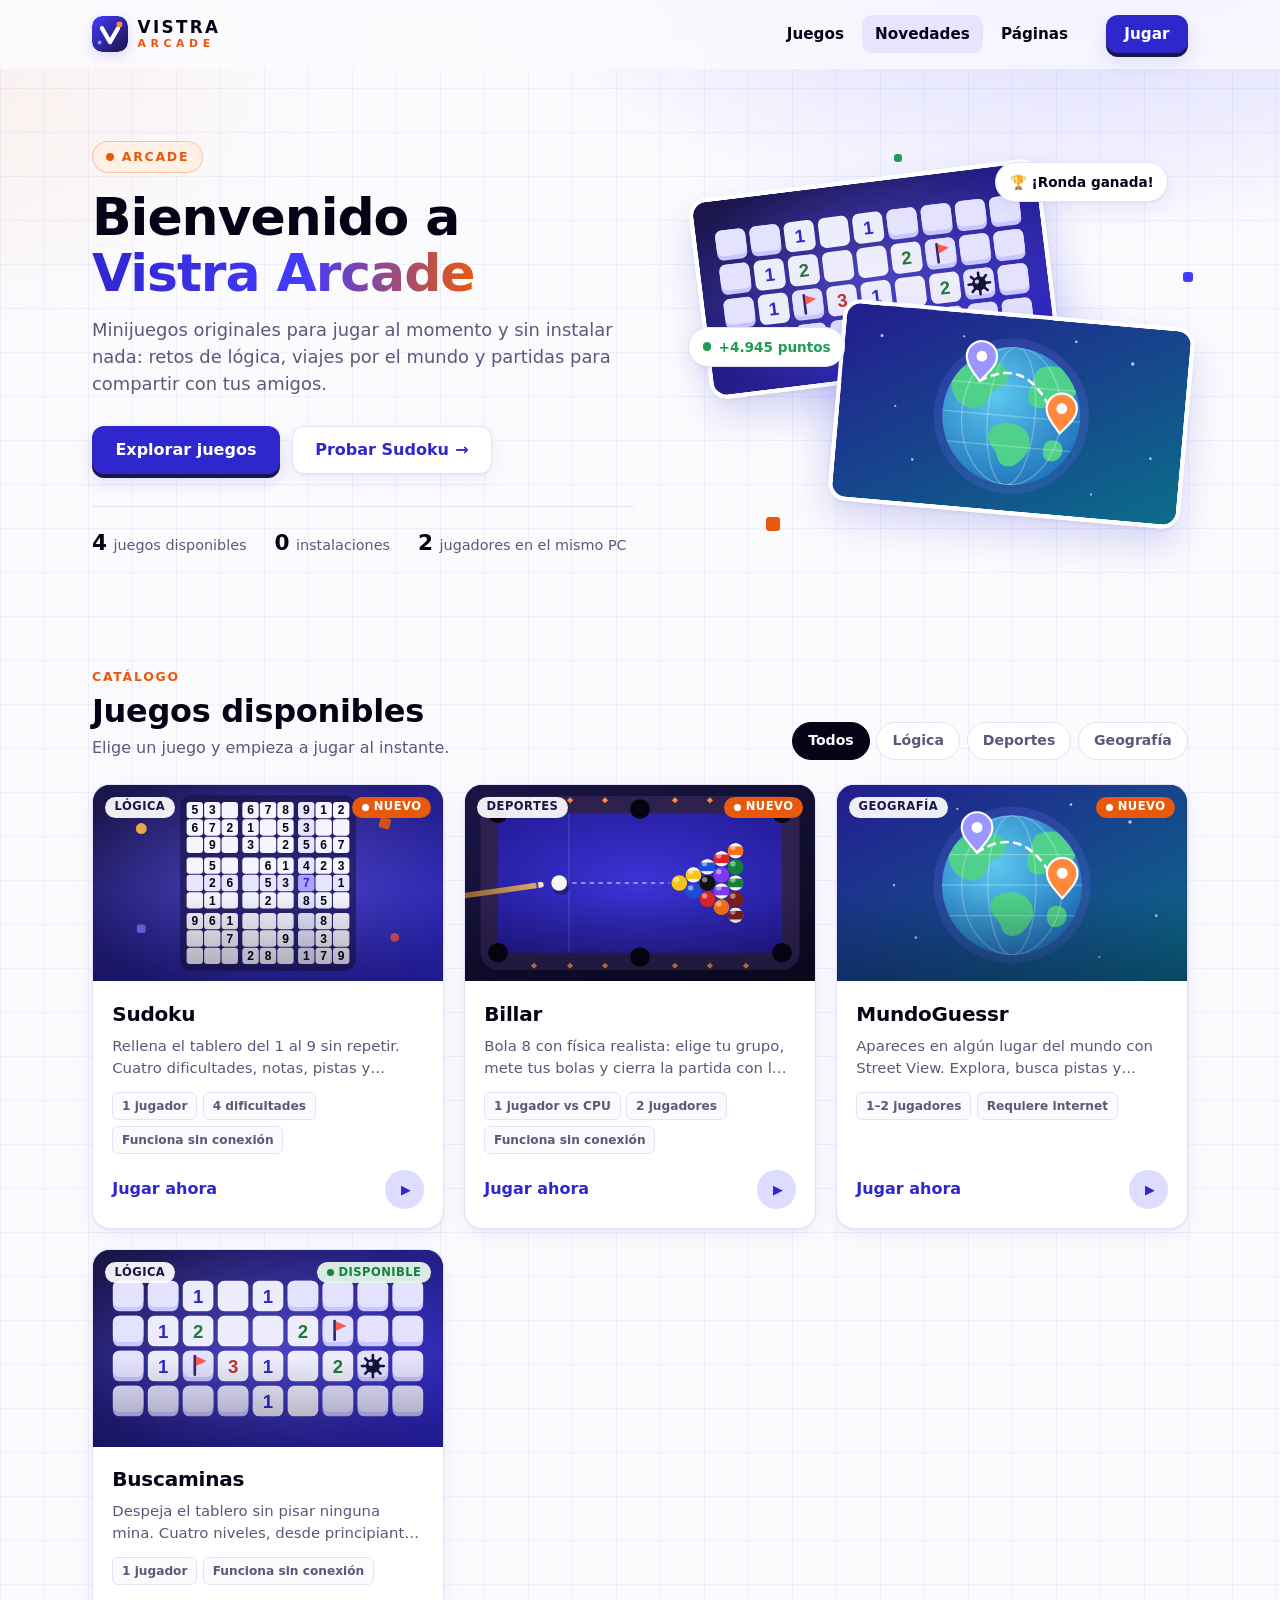
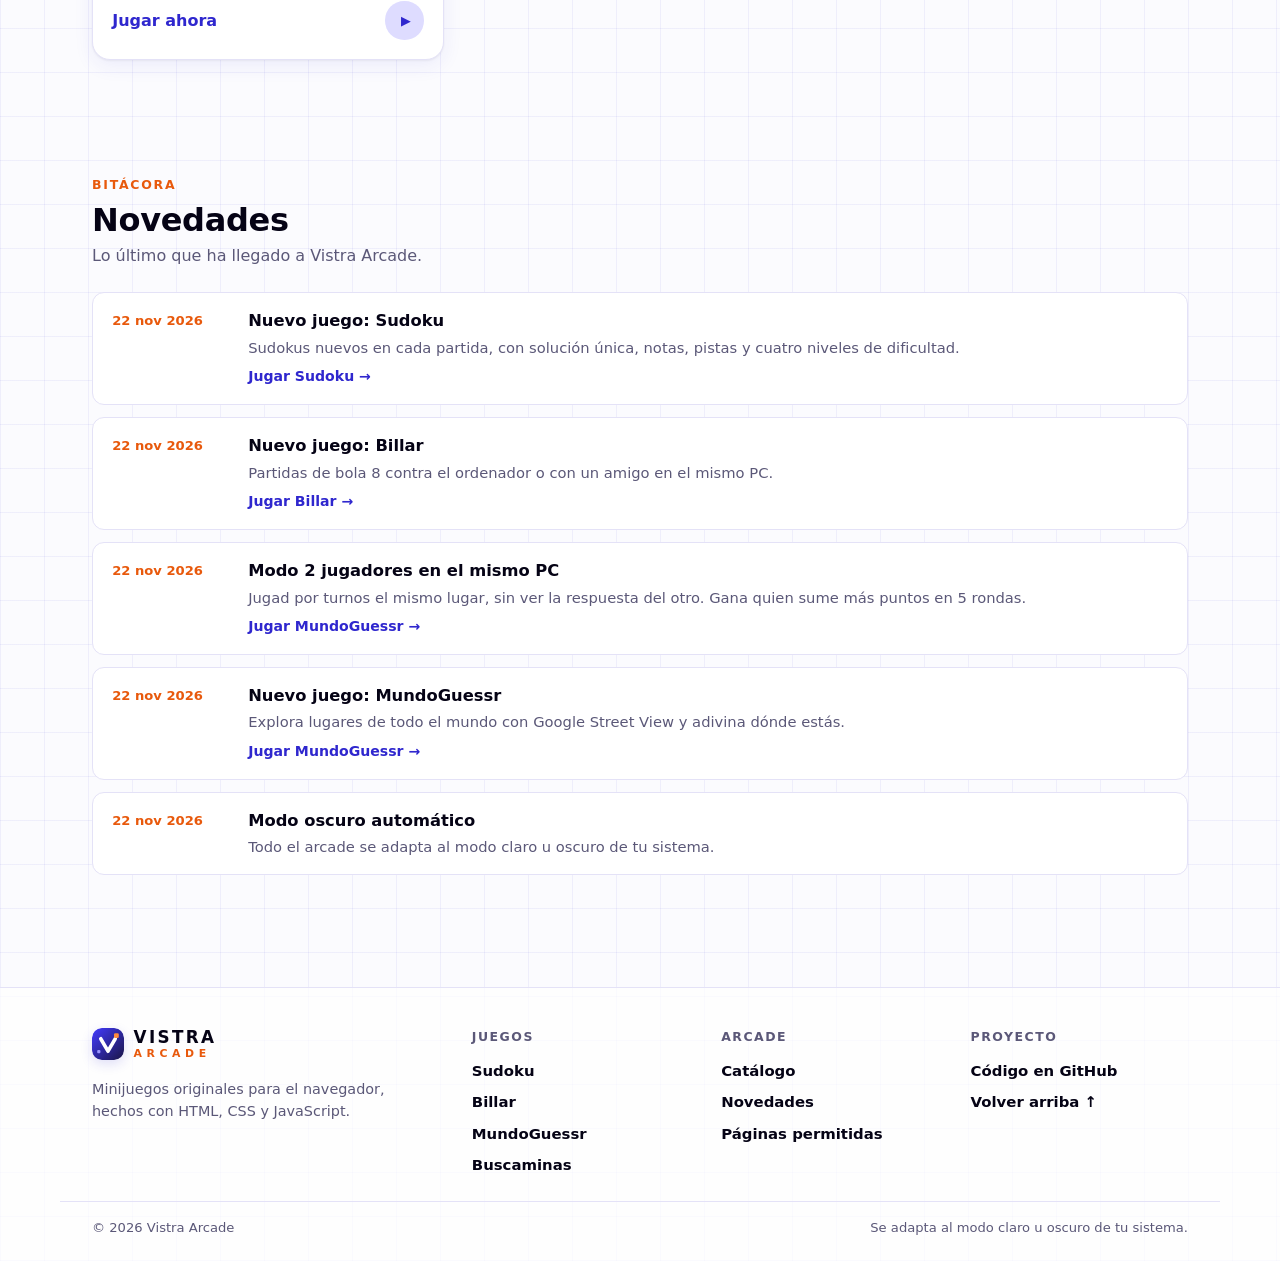
==== commit 6f889b7a: "Quitar Próximamente y recortar la lista de páginas permitidas - Páginas: se quitan YouTube, los busc" ====
--- a/index.html
+++ b/index.html
@@ -23,7 +23,6 @@
       <nav aria-label="Principal">
         <ul class="nav-links">
           <li><a href="#juegos">Juegos</a></li>
-          <li><a href="#proximamente">Próximamente</a></li>
           <li><a href="#novedades">Novedades</a></li>
           <li><a href="paginas.html">Páginas</a></li>
         </ul>
@@ -84,19 +83,7 @@
       </div>
     </section>
 
-    <!-- 4. Próximos lanzamientos -->
-    <section id="proximamente" class="section container" aria-labelledby="proximos-title">
-      <div class="section-head reveal">
-        <div>
-          <p class="eyebrow">En desarrollo</p>
-          <h2 id="proximos-title">Próximos lanzamientos</h2>
-          <p class="section-lead">Un adelanto de los juegos que llegarán pronto al arcade.</p>
-        </div>
-      </div>
-      <div id="upcoming-grid" class="upcoming-grid"></div>
-    </section>
-
-    <!-- 5. Novedades -->
+    <!-- 4. Novedades -->
     <section id="novedades" class="section container" aria-labelledby="novedades-title">
       <div class="section-head reveal">
         <div>
@@ -109,7 +96,7 @@
     </section>
   </main>
 
-  <!-- 6. Pie de página -->
+  <!-- 5. Pie de página -->
   <footer class="site-footer">
     <div class="container footer-grid">
       <div class="footer-brand">
@@ -127,7 +114,6 @@
         <h2>Arcade</h2>
         <ul>
           <li><a href="#juegos">Catálogo</a></li>
-          <li><a href="#proximamente">Próximamente</a></li>
           <li><a href="#novedades">Novedades</a></li>
           <li><a href="paginas.html">Páginas permitidas</a></li>
         </ul>
--- a/css/home.css
+++ b/css/home.css
@@ -192,7 +192,6 @@
 .status-disponible { background: var(--success-soft); color: var(--success); }
 .status-nuevo { background: var(--arcade); color: #fff; }
 .status-beta { background: var(--secondary); color: var(--primary-text); }
-.status-escondido { background: #14113d; color: #ffb347; }
 .game-art .status-disponible { background: rgba(227, 246, 234, .95); color: #17803f; }
 
 .game-body { display: flex; flex-direction: column; flex: 1; padding: 1.1rem 1.2rem 1.2rem; }
@@ -279,7 +278,7 @@
 }
 .news-link:hover { text-decoration: underline; }
 
-/* ---------- 6. Pie de página ---------- */
+/* ---------- 5. Pie de página ---------- */
 .site-footer {
   margin-top: clamp(2rem, 5vw, 3.5rem);
   border-top: 1px solid var(--border);
@@ -359,6 +358,3 @@
 
 html:has(.home) { scroll-behavior: smooth; }
 @media (prefers-reduced-motion: reduce) { html:has(.home) { scroll-behavior: auto; } }
-
-/* Toque largo en el logo (modo escondido): sin menú del enlace ni selección */
-#nav-brand { -webkit-touch-callout: none; user-select: none; -webkit-user-select: none; }
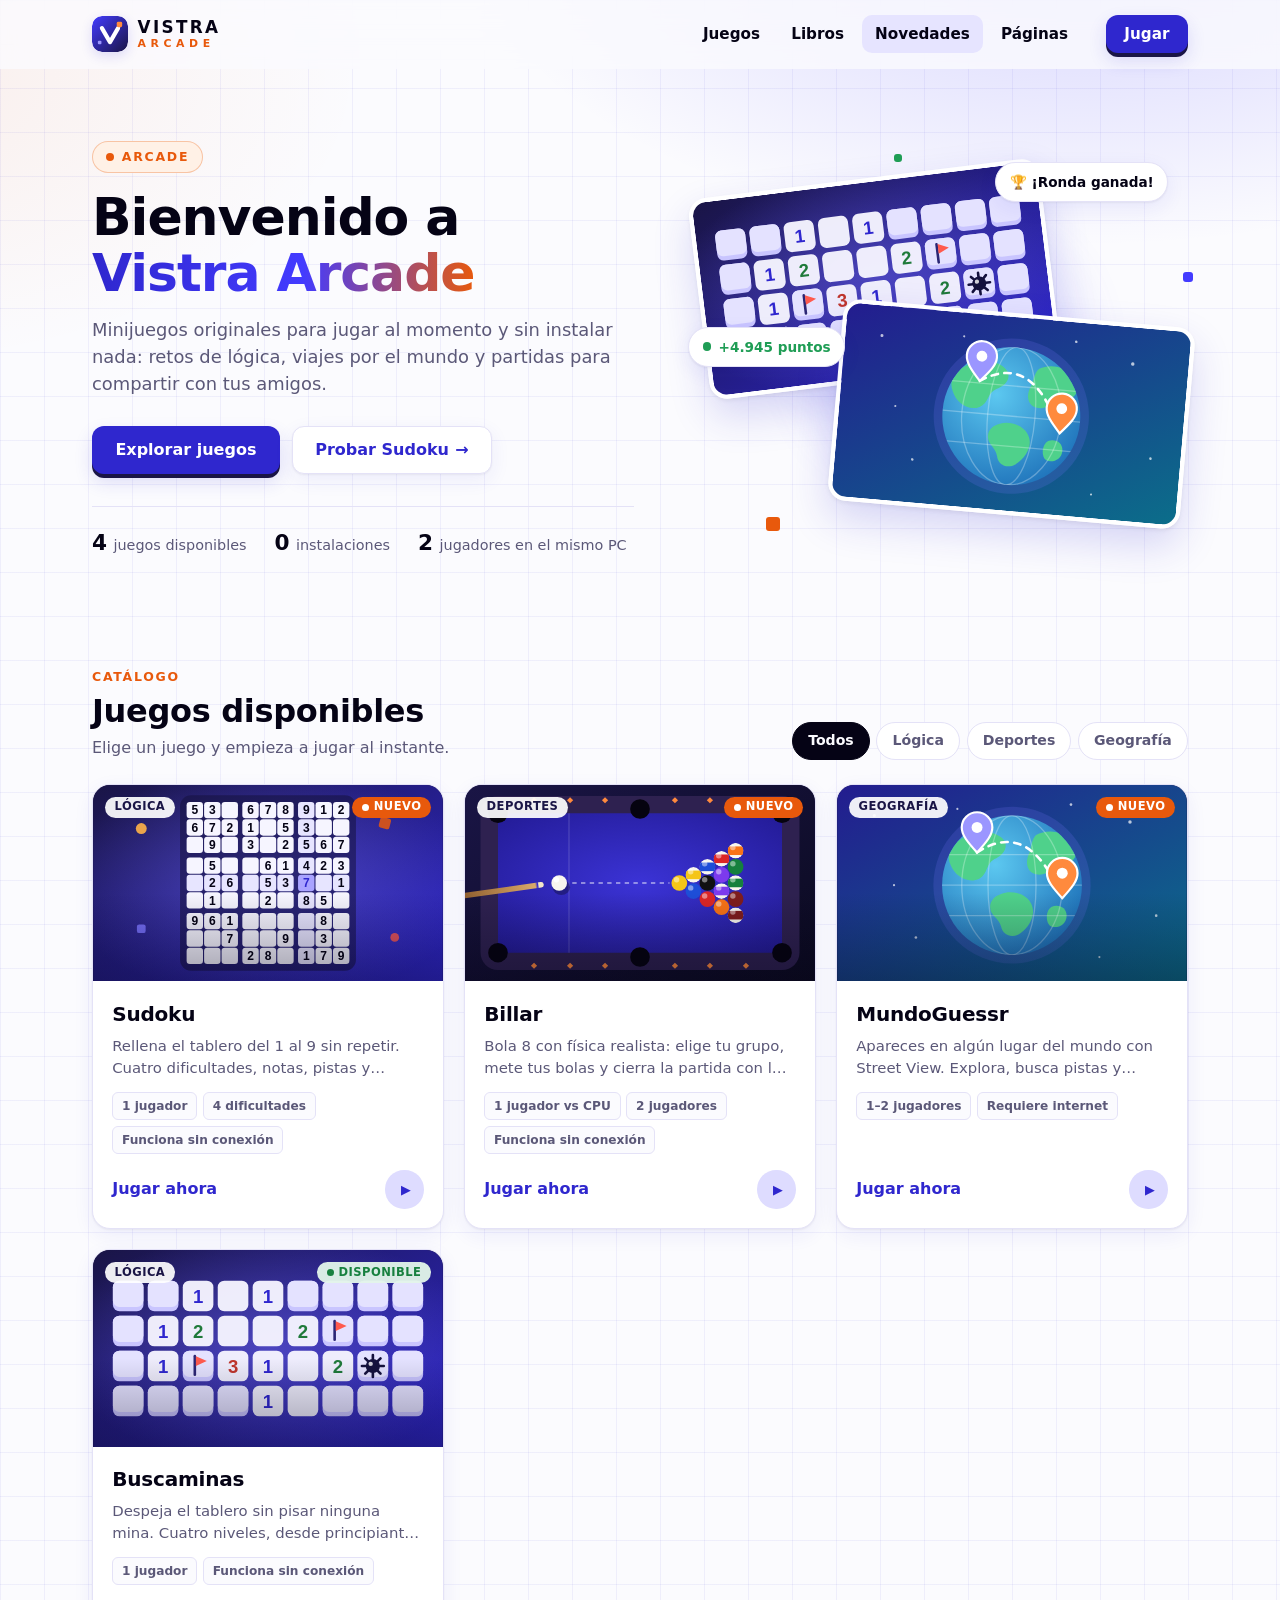
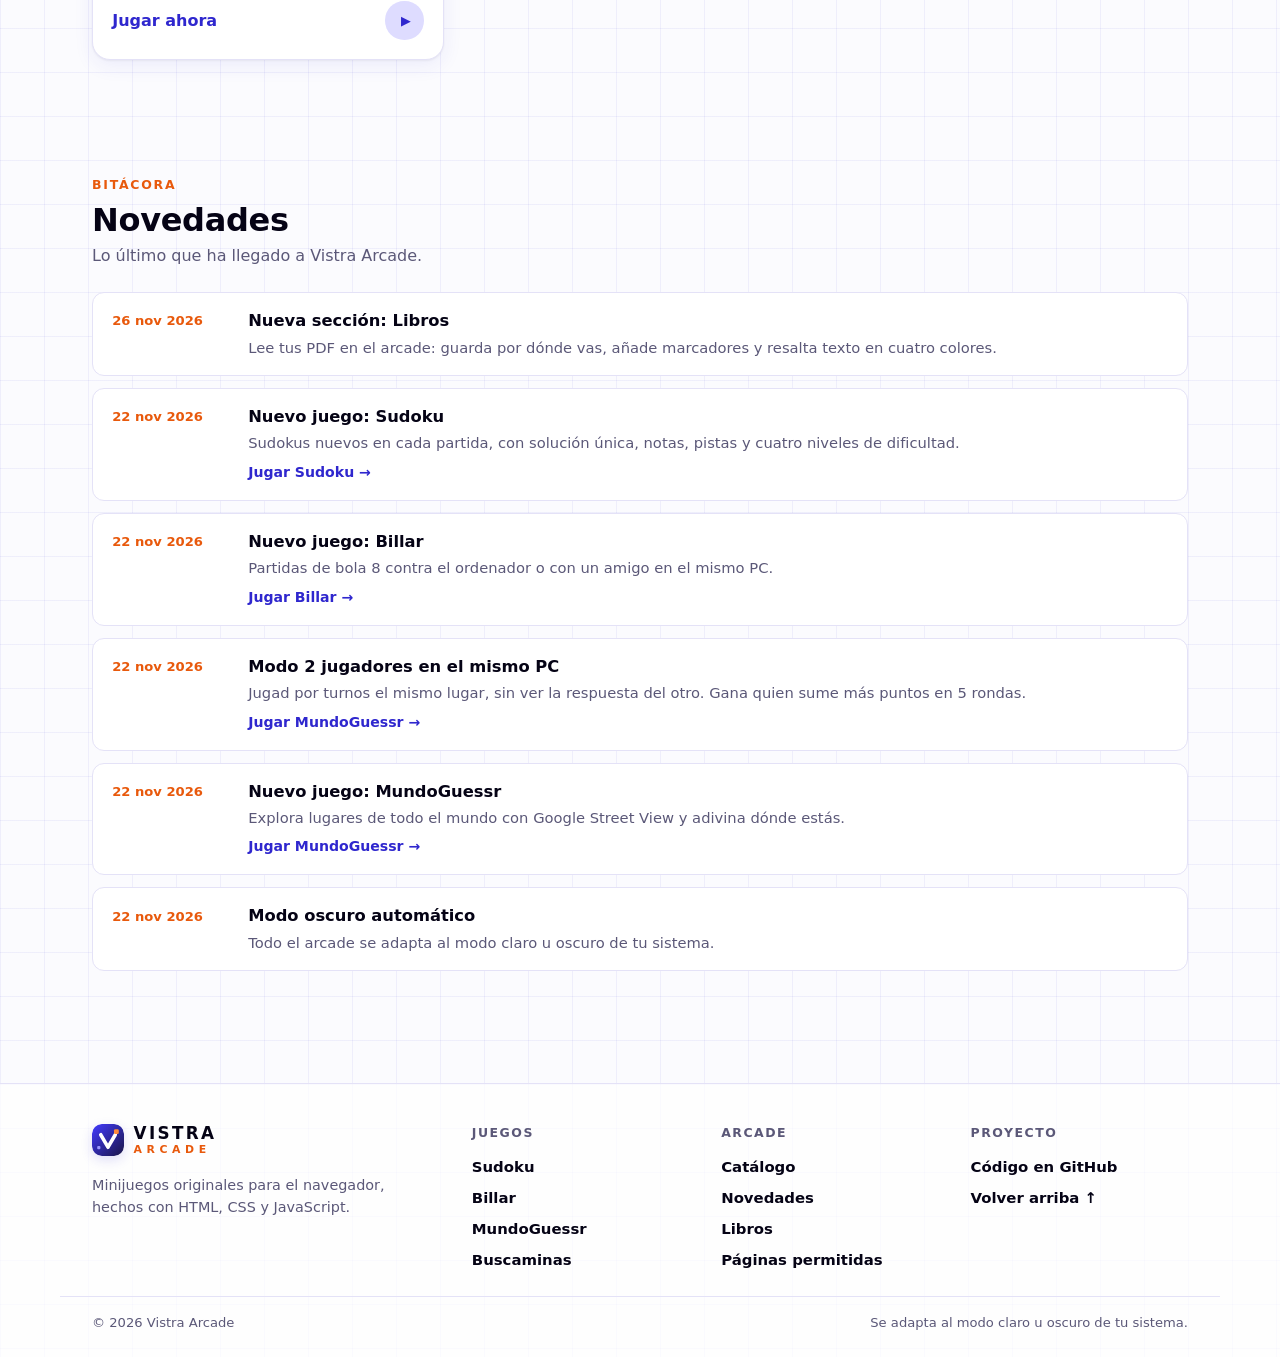
==== commit 53d97a1b: "Añadir sección Libros: lector de PDF con progreso, marcadores y resaltados - Biblioteca (libros.html" ====
--- a/index.html
+++ b/index.html
@@ -23,6 +23,7 @@
       <nav aria-label="Principal">
         <ul class="nav-links">
           <li><a href="#juegos">Juegos</a></li>
+          <li><a href="libros.html">Libros</a></li>
           <li><a href="#novedades">Novedades</a></li>
           <li><a href="paginas.html">Páginas</a></li>
         </ul>
@@ -115,6 +116,7 @@
         <ul>
           <li><a href="#juegos">Catálogo</a></li>
           <li><a href="#novedades">Novedades</a></li>
+          <li><a href="libros.html">Libros</a></li>
           <li><a href="paginas.html">Páginas permitidas</a></li>
         </ul>
       </nav>
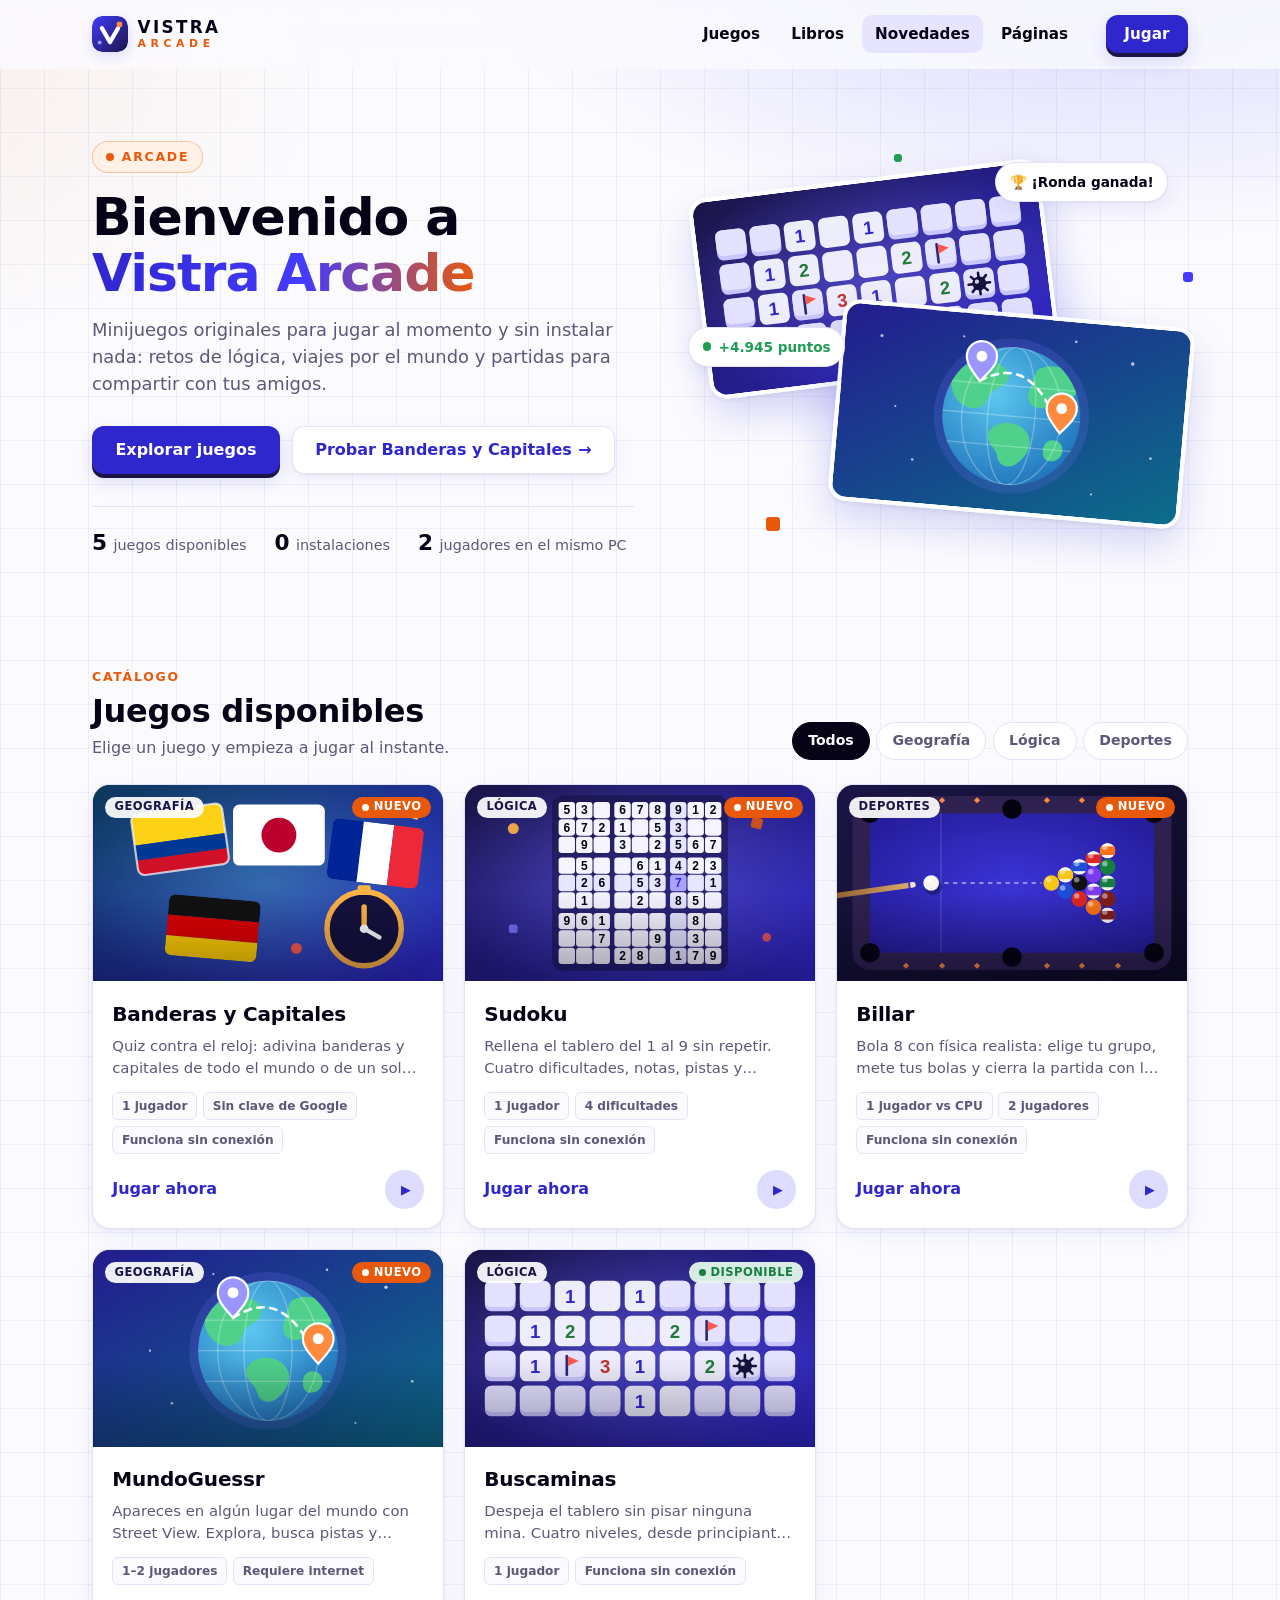
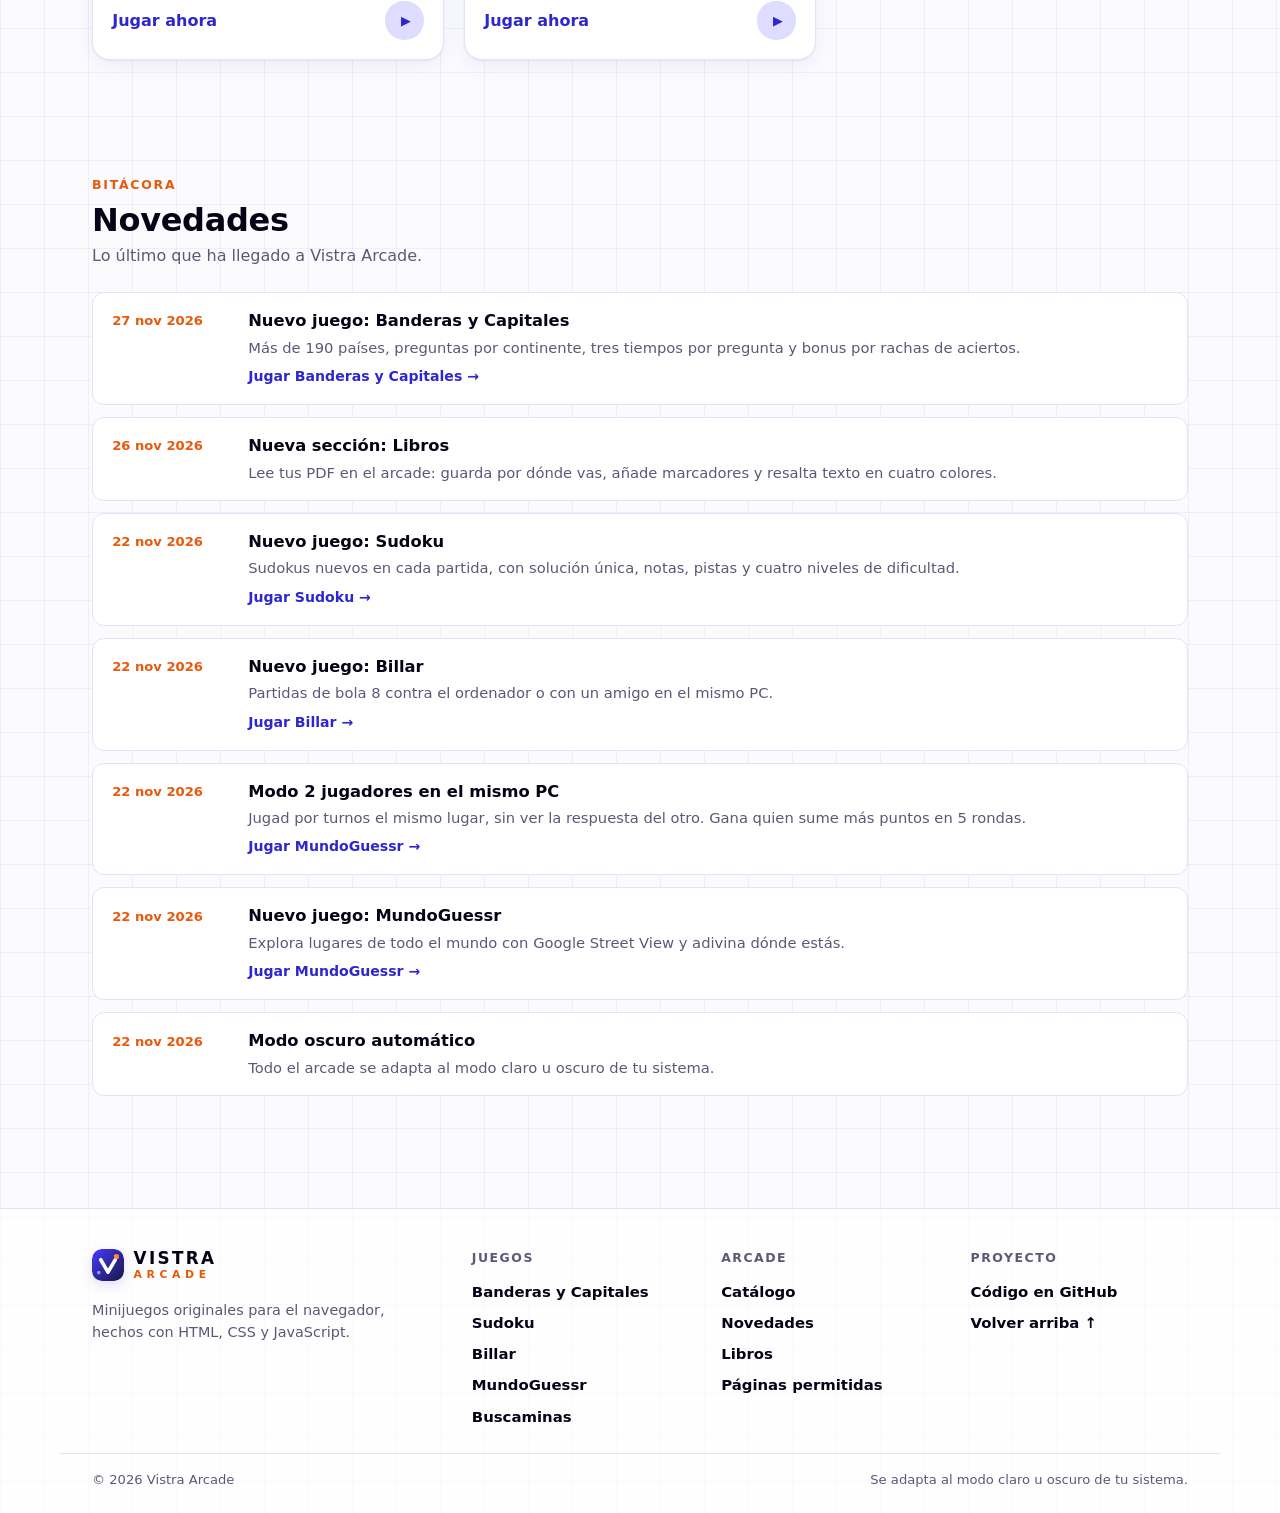
==== commit 997dbe3a: "Nuevo juego: Banderas y Capitales Quiz de 10 preguntas contra el reloj: banderas, capitales o mezcla" ====
--- a/index.html
+++ b/index.html
@@ -78,7 +78,8 @@
           <p class="noscript">
             Activa JavaScript para ver el catálogo completo. Mientras tanto:
             <a href="games/mundoguessr/index.html">MundoGuessr</a> ·
-            <a href="games/buscaminas/index.html">Buscaminas</a>
+            <a href="games/buscaminas/index.html">Buscaminas</a> ·
+            <a href="games/banderas/index.html">Banderas y Capitales</a>
           </p>
         </noscript>
       </div>
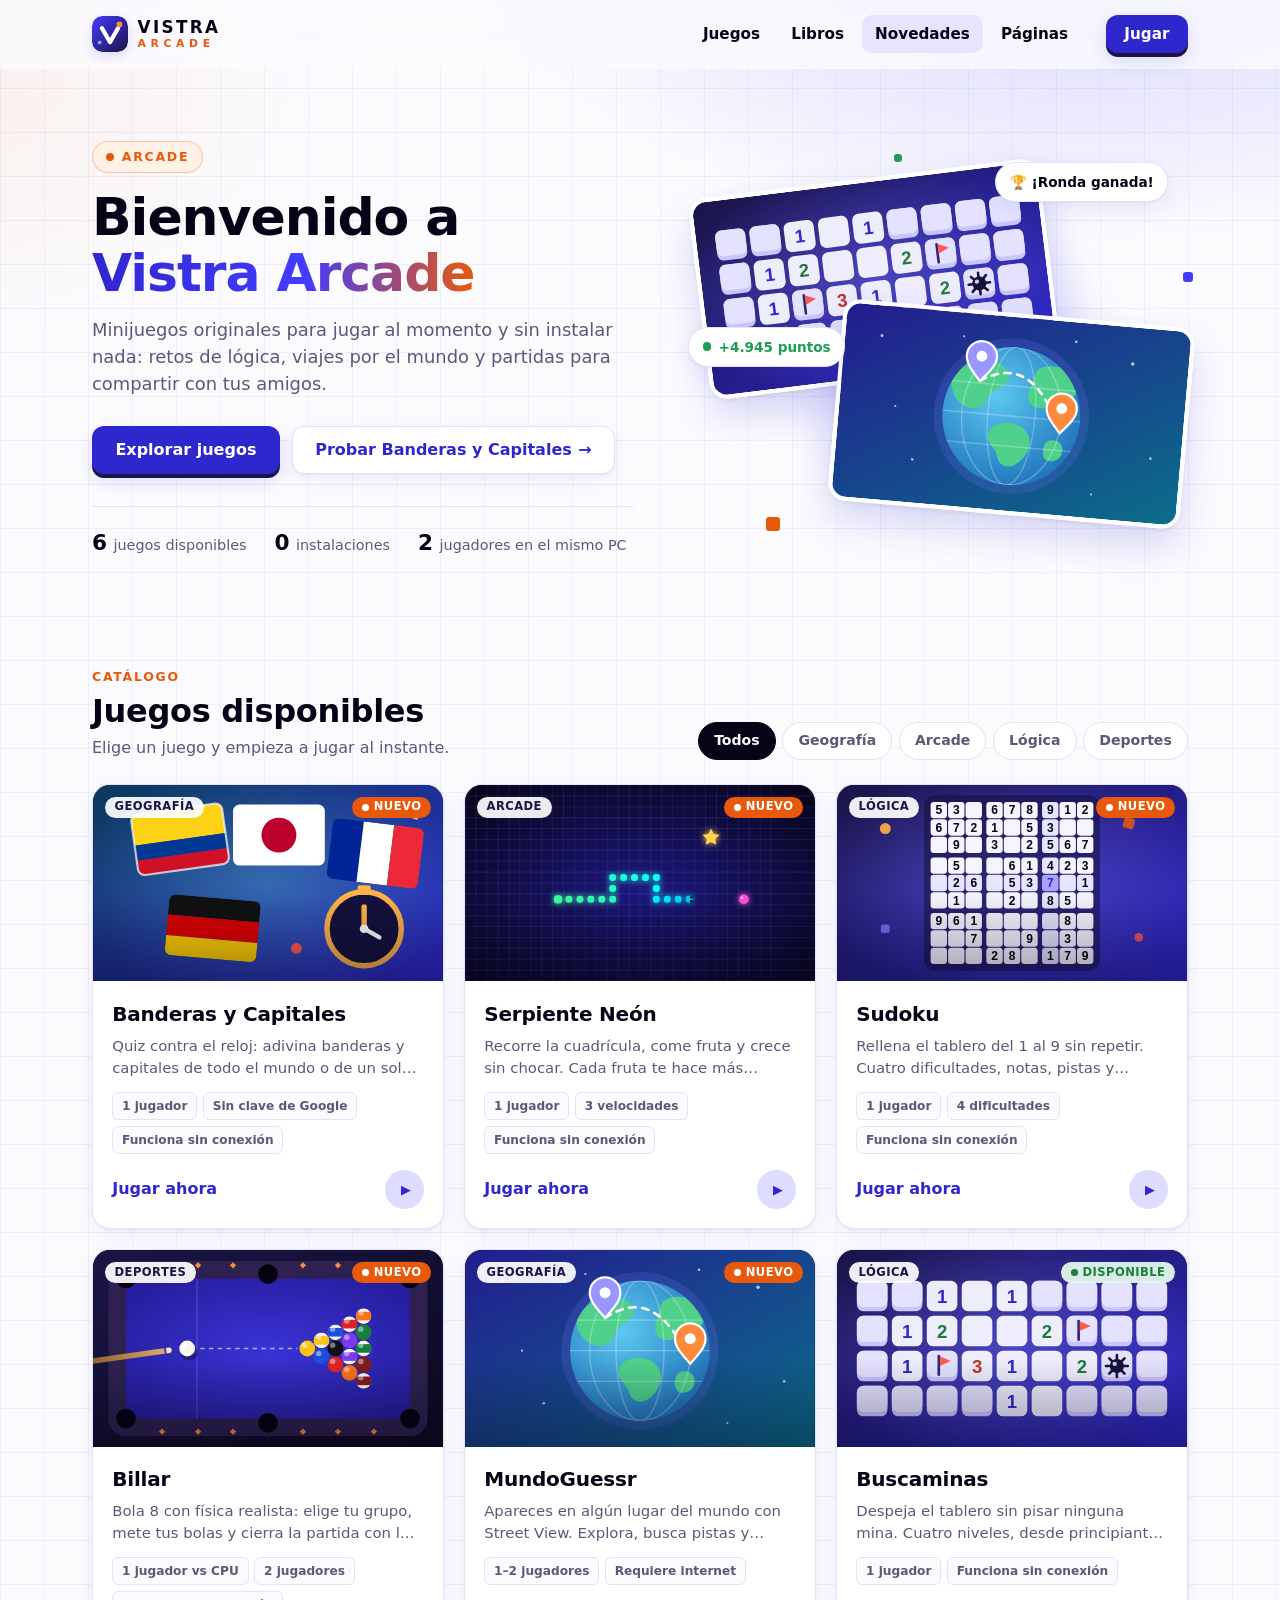
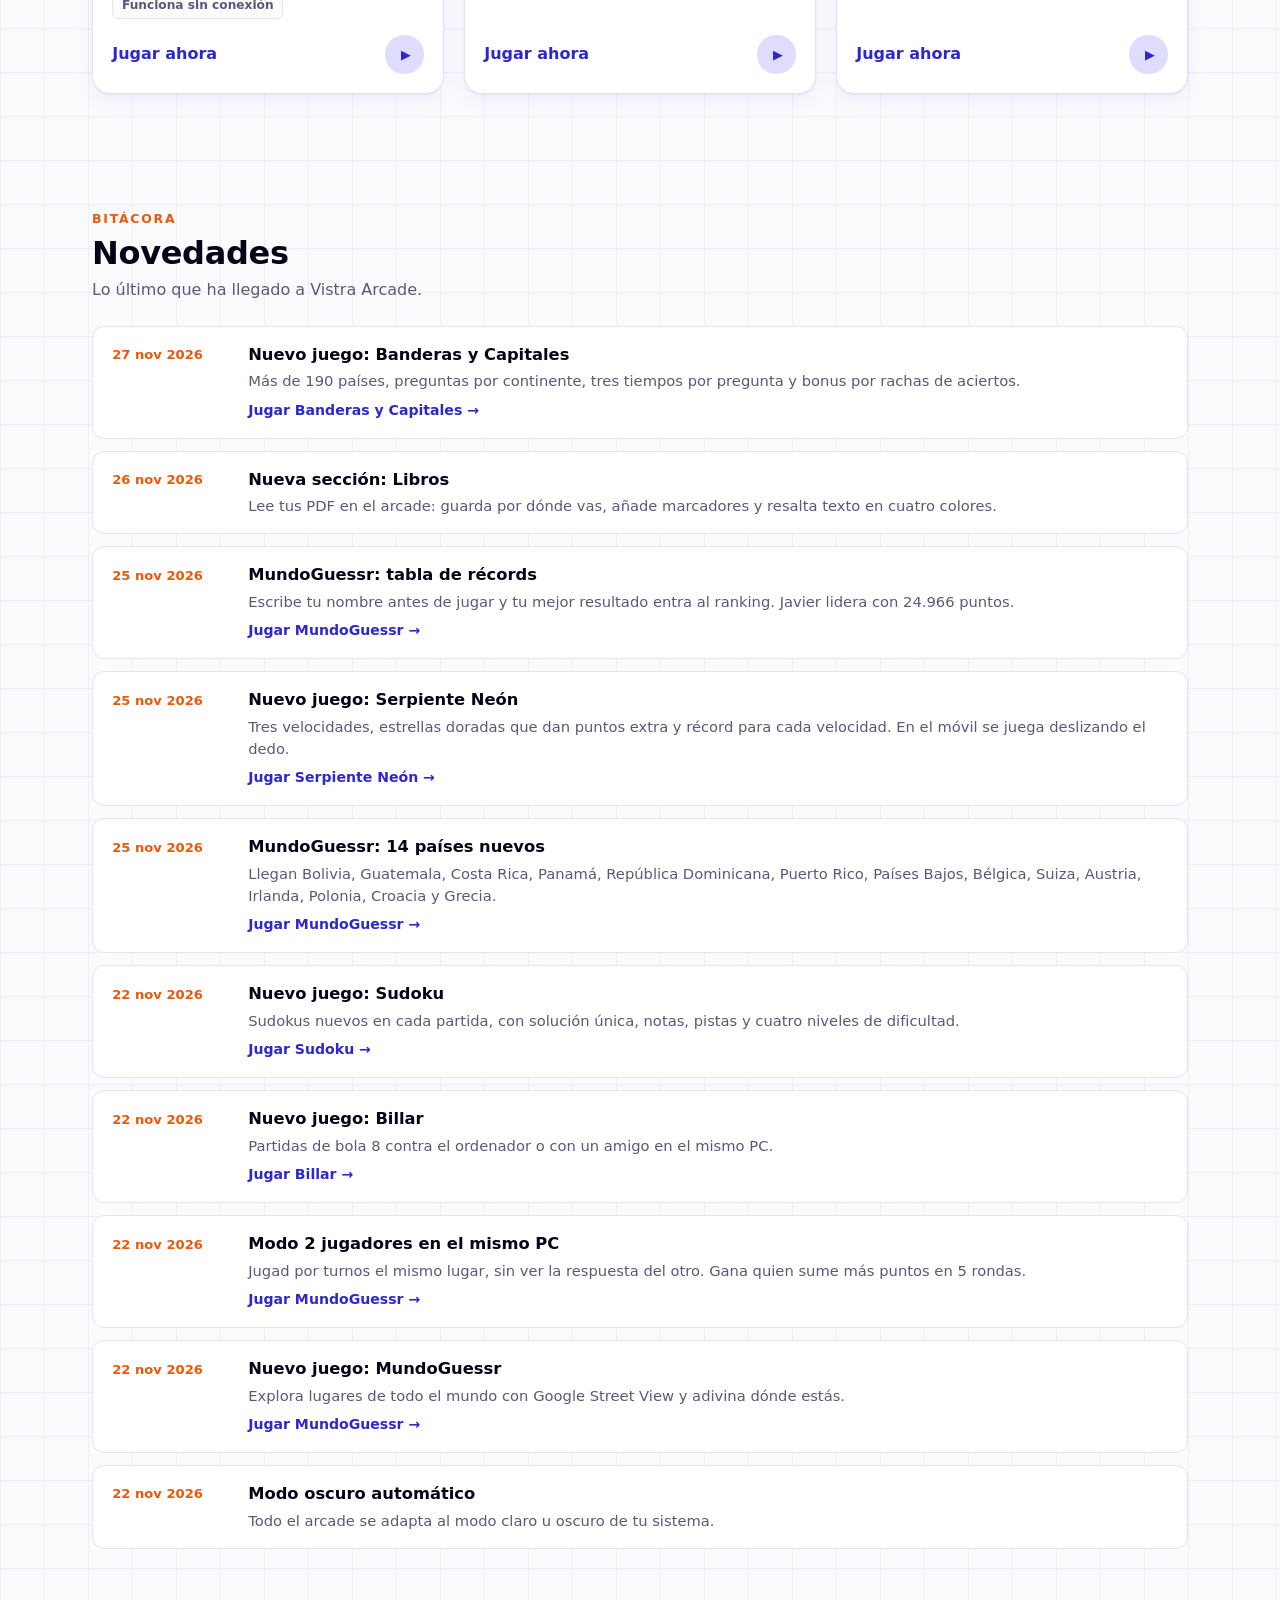
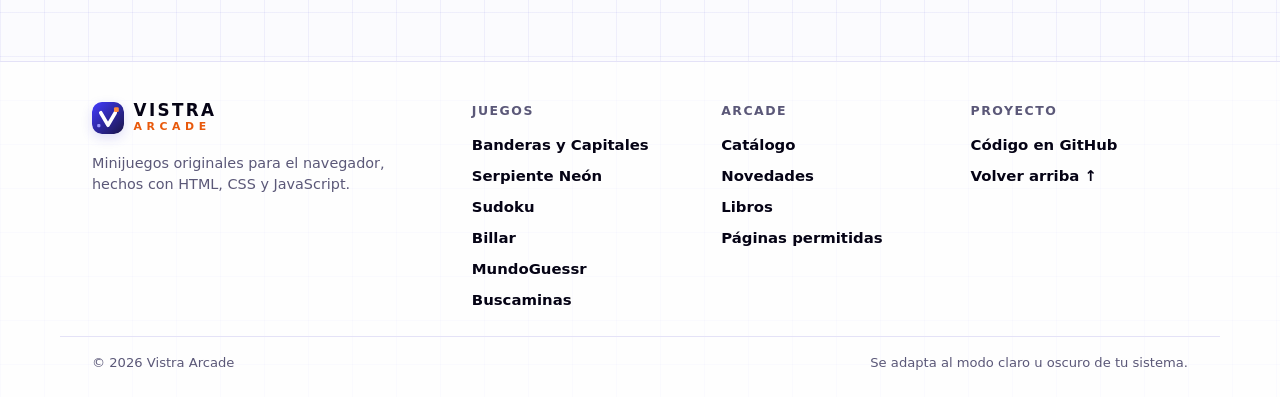
==== commit fd3f82a7: "Combinar main con la rama de Serpiente y modo escondido" ====
--- a/index.html
+++ b/index.html
@@ -16,7 +16,7 @@
   <!-- 1. Navegación principal -->
   <header class="site-nav">
     <div class="container nav-inner">
-      <a class="brand" href="index.html" aria-label="Vistra Arcade, inicio">
+      <a class="brand" id="nav-brand" href="index.html" aria-label="Vistra Arcade, inicio">
         <img class="brand-logo" src="img/logo.svg" alt="" width="36" height="36">
         <span class="brand-text"><strong>VISTRA</strong><span>ARCADE</span></span>
       </a>
@@ -79,6 +79,8 @@
             Activa JavaScript para ver el catálogo completo. Mientras tanto:
             <a href="games/mundoguessr/index.html">MundoGuessr</a> ·
             <a href="games/buscaminas/index.html">Buscaminas</a> ·
+            <a href="games/sudoku/index.html">Sudoku</a> ·
+            <a href="games/serpiente/index.html">Serpiente Neón</a> ·
             <a href="games/banderas/index.html">Banderas y Capitales</a>
           </p>
         </noscript>
--- a/css/home.css
+++ b/css/home.css
@@ -192,6 +192,7 @@
 .status-disponible { background: var(--success-soft); color: var(--success); }
 .status-nuevo { background: var(--arcade); color: #fff; }
 .status-beta { background: var(--secondary); color: var(--primary-text); }
+.status-escondido { background: #14113d; color: #ffb347; }
 .game-art .status-disponible { background: rgba(227, 246, 234, .95); color: #17803f; }
 
 .game-body { display: flex; flex-direction: column; flex: 1; padding: 1.1rem 1.2rem 1.2rem; }
@@ -358,3 +359,6 @@
 
 html:has(.home) { scroll-behavior: smooth; }
 @media (prefers-reduced-motion: reduce) { html:has(.home) { scroll-behavior: auto; } }
+
+/* Toque largo en el logo (modo escondido): sin menú del enlace ni selección */
+#nav-brand { -webkit-touch-callout: none; user-select: none; -webkit-user-select: none; }
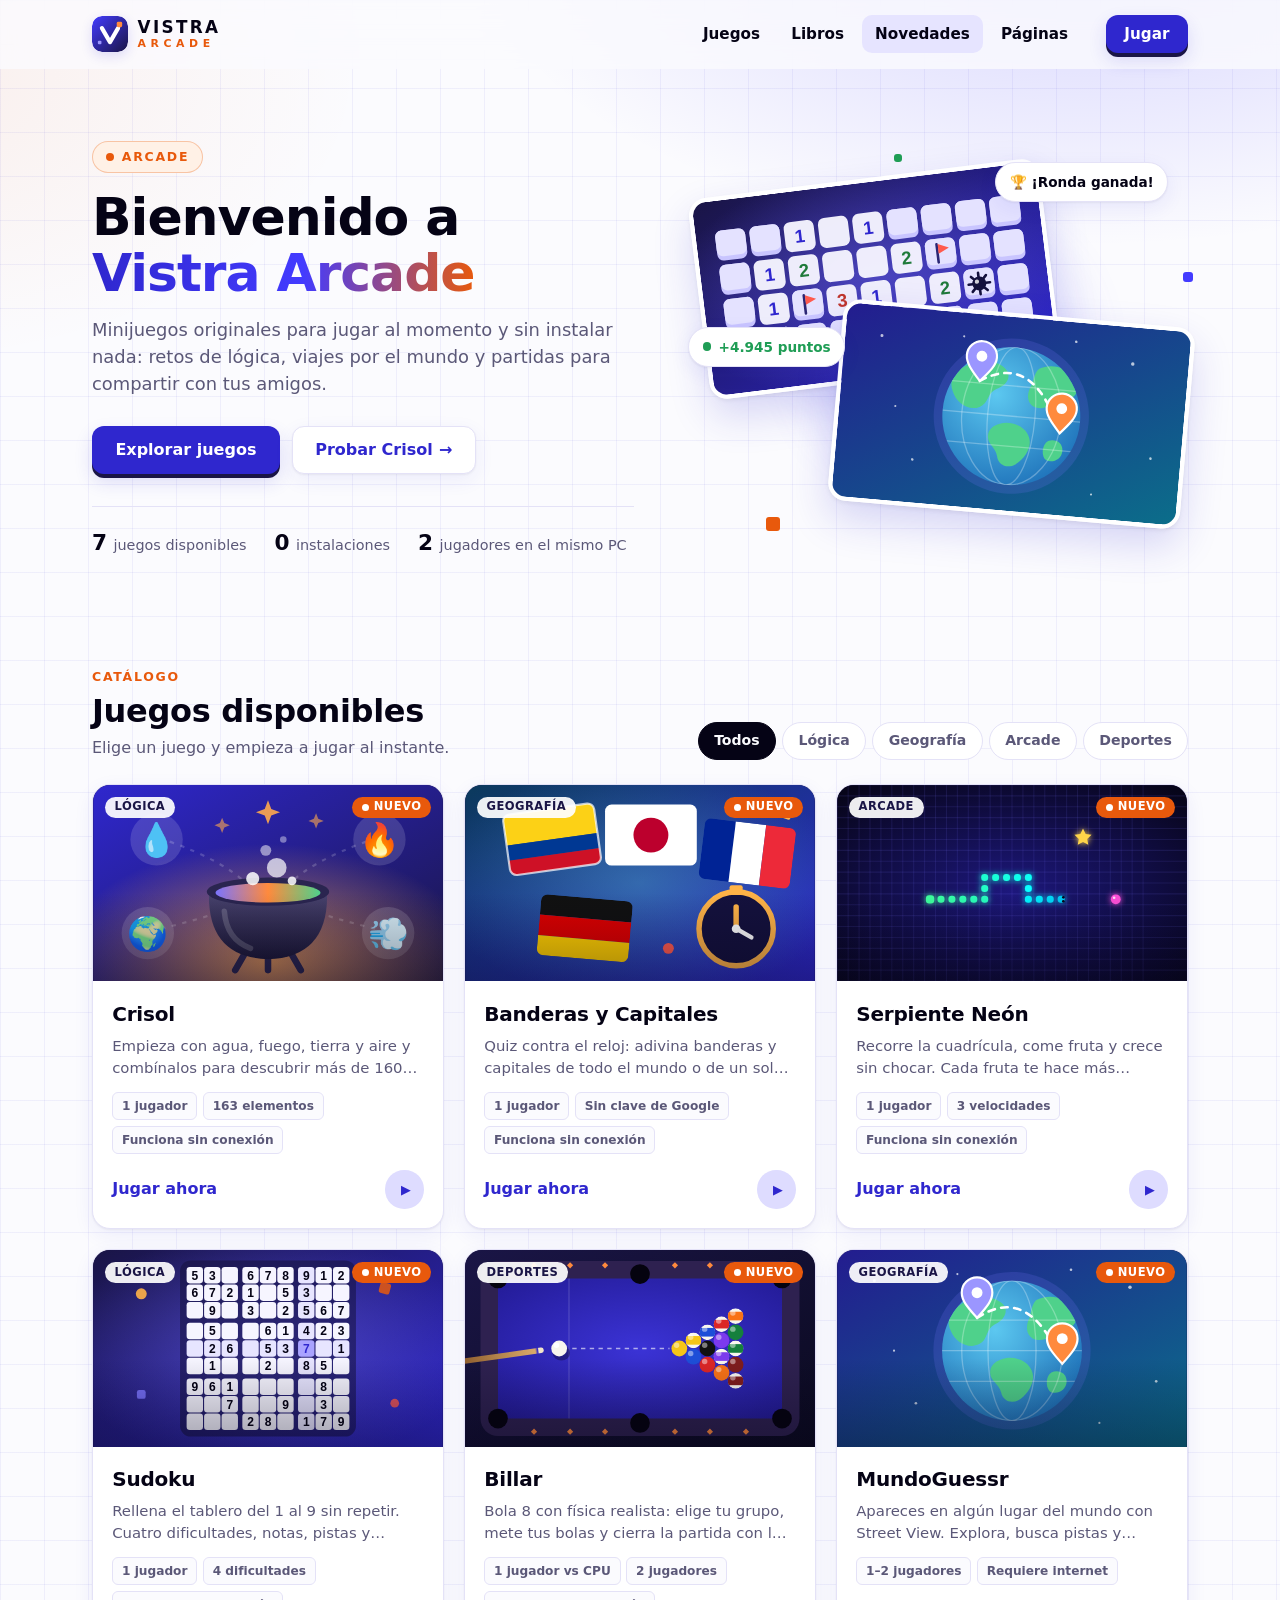
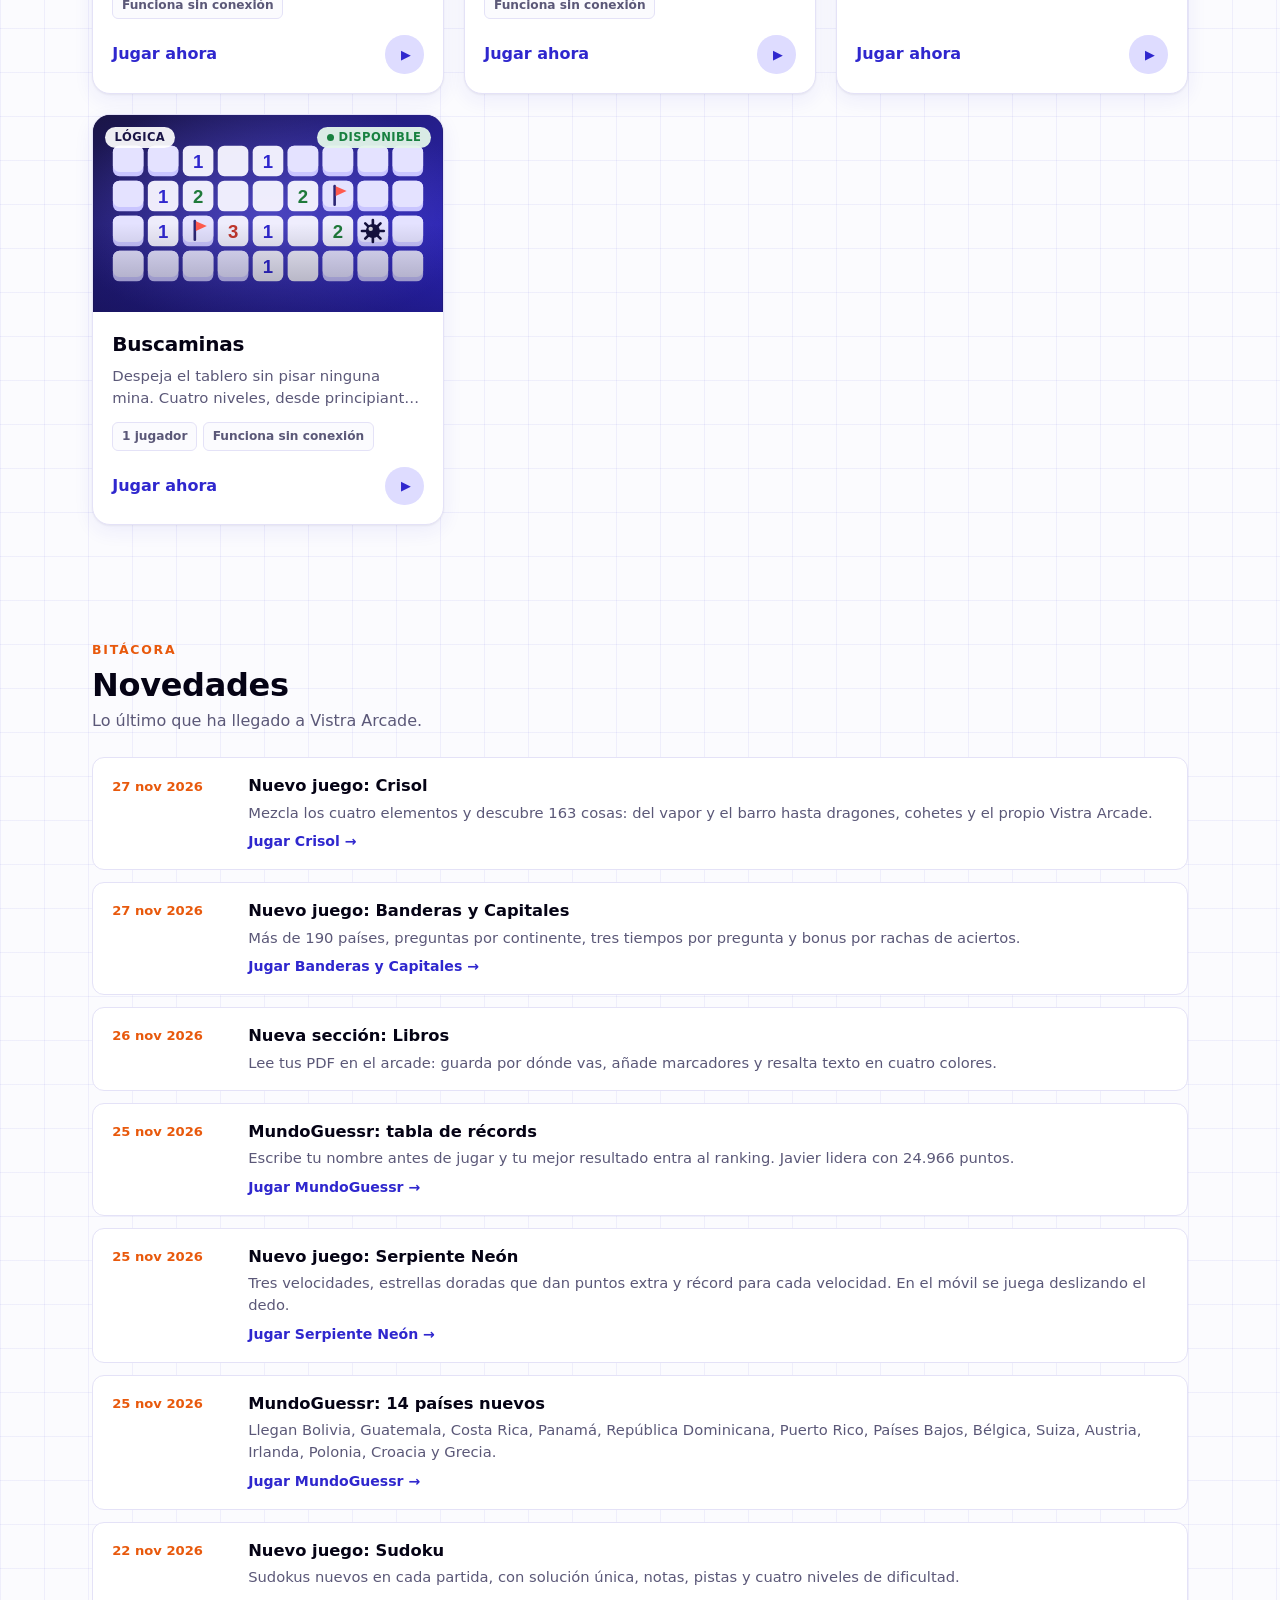
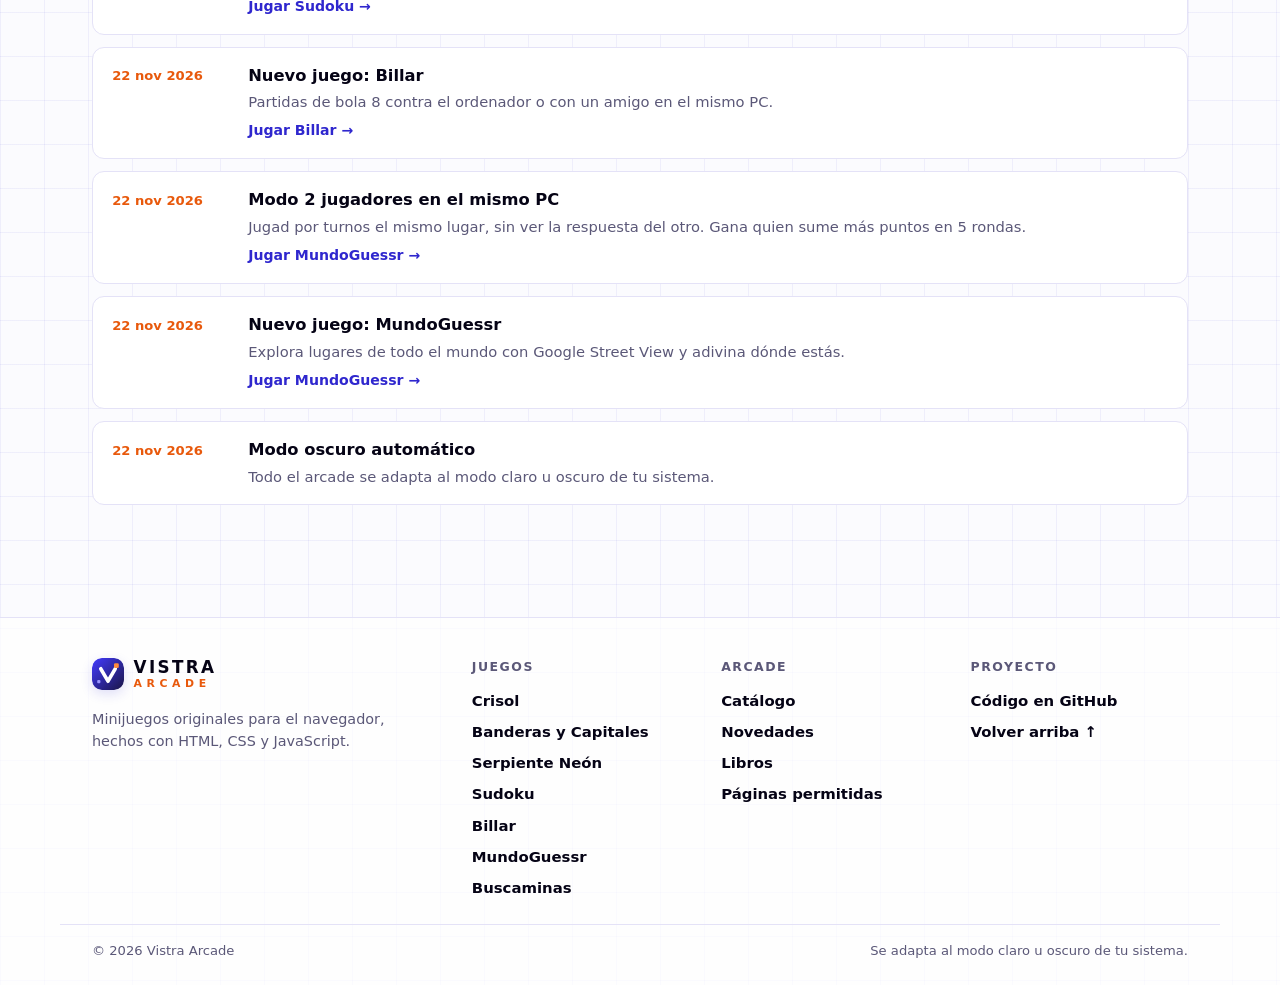
==== commit 0782cfec: "Nuevo juego: Crisol (alquimia con 163 elementos) Empiezas con agua, fuego, tierra y aire y los combi" ====
--- a/index.html
+++ b/index.html
@@ -81,7 +81,8 @@
             <a href="games/buscaminas/index.html">Buscaminas</a> ·
             <a href="games/sudoku/index.html">Sudoku</a> ·
             <a href="games/serpiente/index.html">Serpiente Neón</a> ·
-            <a href="games/banderas/index.html">Banderas y Capitales</a>
+            <a href="games/banderas/index.html">Banderas y Capitales</a> ·
+            <a href="games/crisol/index.html">Crisol</a>
           </p>
         </noscript>
       </div>
